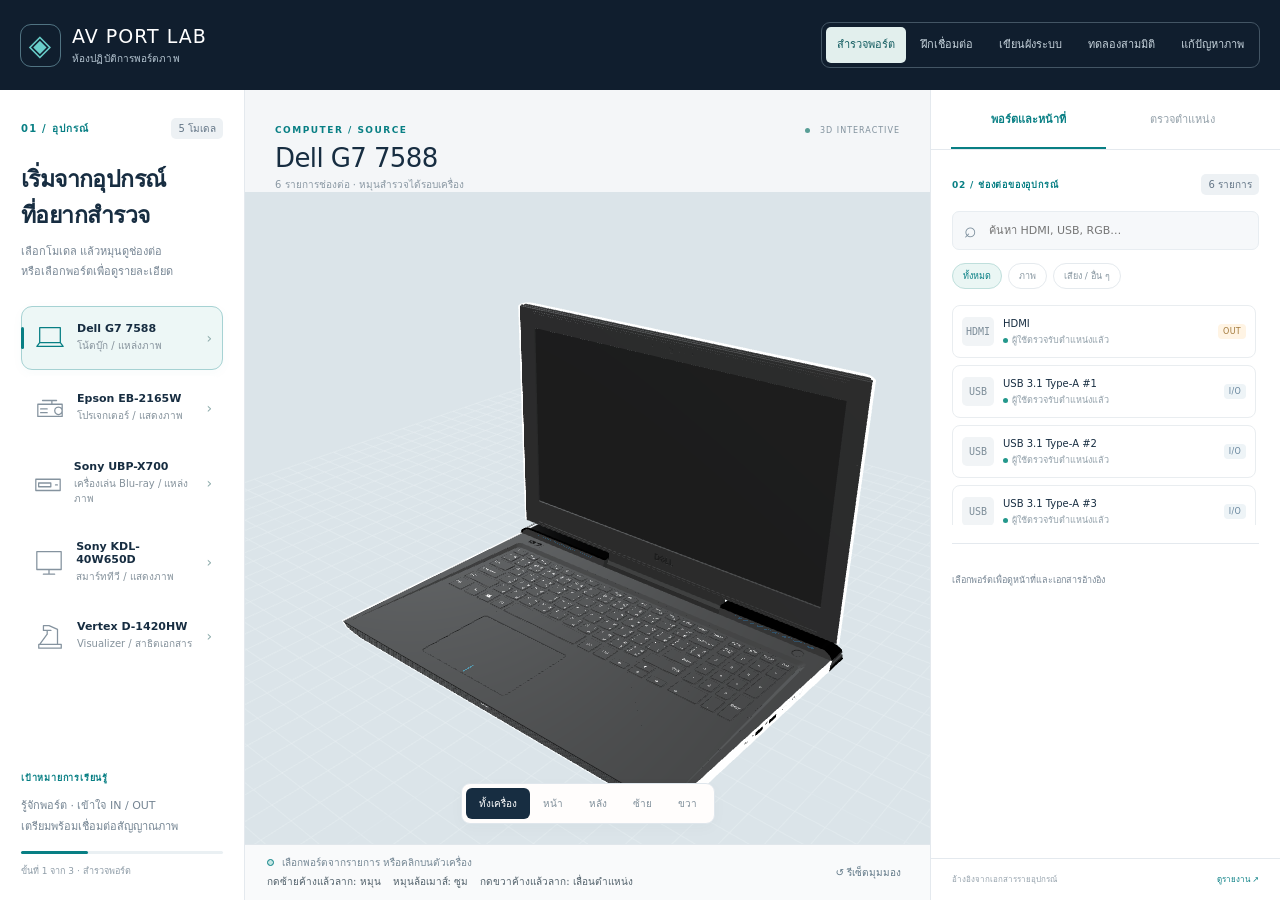
==== index.html @ 3f40480b "Unify all use-case navigation with the original segmented menu and shared active styles" ====
<!doctype html>
<html lang="th">
<head>
<meta charset="utf-8"><meta name="viewport" content="width=device-width,initial-scale=1">
<meta name="theme-color" content="#101e2e"><meta name="description" content="สำรวจพอร์ตบนโมเดล 3 มิติ และฝึกเชื่อมต่อระบบภาพ 18 โจทย์ พร้อมติดตามแหล่งภาพและผลจำลอง">
<title>AV Port Lab · ห้องปฏิบัติการพอร์ตภาพ</title>
<link rel="stylesheet" href="src/port-lab.css?v=20261025-ux">
<link rel="stylesheet" href="src/connection-table.css?v=20261025-ux">
<script defer src="vendor/three.min.js"></script><script defer src="vendor/OrbitControls.js"></script><script defer src="vendor/GLTFLoader.js"></script>
<script type="module" src="src/port-lab.mjs?v=20261027-nav"></script>
<link rel="stylesheet" href="src/workspace.css?v=20261025-ux2"><link rel="stylesheet" href="src/activity-nav.css?v=20261027-nav"></head>
<body>
<header class="topbar av-header"><a class="brand" href="index.html"><span class="brand-icon" aria-hidden="true">◈</span><span>AV <b>PORT LAB</b><small>ห้องปฏิบัติการพอร์ตภาพ</small></span></a><div class="course">การใช้และบำรุงรักษาเครื่องมือทางเทคโนโลยีการศึกษา<span>เทคโนโลยีและสื่อสารการศึกษา</span></div><nav class="mode-switch" aria-label="โหมดการเรียนรู้"><button type="button" id="mode-explore" aria-current="page" aria-pressed="true">สำรวจพอร์ต</button><button type="button" id="mode-connect" aria-pressed="false">ฝึกเชื่อมต่อ</button><a class="diagram-nav" href="diagram.html">เขียนผังระบบ</a><a class="diagram-nav" href="lab3d.html">ทดลองสามมิติ</a><a class="diagram-nav" href="troubleshoot.html">แก้ปัญหาภาพ</a></nav></header>
<main class="workspace">
<aside class="library"><div class="section-title"><span>01 / อุปกรณ์</span><span class="count">5 โมเดล</span></div><h1>เริ่มจากอุปกรณ์<br>ที่อยากสำรวจ</h1><p class="muted intro">เลือกโมเดล แล้วหมุนดูช่องต่อ<br>หรือเลือกพอร์ตเพื่อดูรายละเอียด</p><nav id="devices" aria-label="เลือกอุปกรณ์"></nav><div class="library-foot"><span class="tiny-title">เป้าหมายการเรียนรู้</span><p>รู้จักพอร์ต · เข้าใจ IN / OUT<br>เตรียมพร้อมเชื่อมต่อสัญญาณภาพ</p><div class="progress-track"><span></span></div><small>ขั้นที่ 1 จาก 3 · สำรวจพอร์ต</small></div></aside>
<section class="stage" aria-label="พื้นที่โมเดลสามมิติ"><div class="stage-head"><div><span id="device-category" class="eyebrow">COMPUTER / SOURCE</span><h2 id="device-title">Dell G7 7588</h2><p id="stage-meta">กำลังเตรียมโมเดล…</p></div><span class="live-label"><i></i> 3D INTERACTIVE</span></div><div id="viewport" tabindex="0" aria-describedby="viewport-hint" aria-label="โมเดล 3 มิติ ลากเพื่อหมุน ใช้ปุ่มมุมมองหรือเลือกชื่อพอร์ตเพื่อสำรวจ"><canvas id="scene" aria-label="ภาพโมเดลสามมิติ"></canvas><div id="loader" role="status"><div class="spinner"></div><strong id="load-message">กำลังโหลดโมเดล</strong><span>เตรียมพื้นที่สำรวจของคุณ</span><button id="retry" hidden>ลองโหลดอีกครั้ง</button></div><div class="view-buttons" aria-label="มุมมองโมเดล"><button data-view="overview" title="ดูทั้งเครื่อง" class="active">ทั้งเครื่อง</button><button data-view="front">หน้า</button><button data-view="back">หลัง</button><button data-view="left">ซ้าย</button><button data-view="right">ขวา</button></div></div><div class="stage-bottom"><div class="stage-status"><div><span class="legend-dot"></span> <span id="selection-label">เลือกพอร์ตจากรายการ หรือคลิกบนตัวเครื่อง</span></div><div class="mouse-help" id="viewport-hint" aria-label="วิธีควบคุมโมเดลด้วยเมาส์"><span>กดซ้ายค้างแล้วลาก: หมุน</span><span>หมุนล้อเมาส์: ซูม</span><span>กดขวาค้างแล้วลาก: เลื่อนตำแหน่ง</span></div></div><button id="reset-view" class="text-button">↺ รีเซ็ตมุมมอง</button></div><div class="review-banner" id="review-banner" hidden><span>โหมดปรับเทียบ: เลือกชื่อพอร์ต แล้วคลิกผิวหน้าช่องต่อบนโมเดล</span><button id="save-point" disabled>ใช้จุดที่คลิก</button></div></section>
<section id="lesson-visual" class="system-table" aria-label="โต๊ะทดลองเชื่อมต่อภาพ" hidden></section>
<aside class="inspector"><div id="lesson-pane" hidden></div><div class="inspector-tabs"><button class="tab active" data-tab="ports">พอร์ตและหน้าที่</button><button class="tab" data-tab="review">ตรวจตำแหน่ง</button></div><div id="port-pane"><div class="ports-heading"><span class="tiny-title">02 / ช่องต่อของอุปกรณ์</span><span id="port-count" class="count"></span></div><label class="search"><span aria-hidden="true">⌕</span><input id="port-search" type="search" placeholder="ค้นหา HDMI, USB, RGB…" aria-label="ค้นหาพอร์ต"></label><div class="filters" aria-label="กรองพอร์ต"><button data-filter="all" class="active">ทั้งหมด</button><button data-filter="video">ภาพ</button><button data-filter="other">เสียง / อื่น ๆ</button></div><div id="ports" class="ports" aria-label="รายการพอร์ต"></div><div id="detail" class="detail" aria-live="polite"><div class="empty-detail"><span>↖</span><p>เลือกพอร์ตเพื่อดูหน้าที่<br>ทิศทางสัญญาณ และเอกสารอ้างอิง</p></div></div></div><div id="review-pane" hidden><div class="review-intro"><span class="tiny-title">สำหรับอาจารย์ / ผู้ตรวจ</span><h3>ตำแหน่งถูกต้อง<br>ก่อนนำไปฝึก</h3><p>เลือกชื่อพอร์ตจากแท็บแรก แล้วคลิกผิวหน้าของช่องต่อนั้นเพื่อปรับจุดเสียบสาย</p></div><label class="switch-row"><input type="checkbox" id="calibration-mode"> เปิดโหมดปรับเทียบตำแหน่ง</label><div id="review-current" class="review-card">ยังไม่ได้เลือกพอร์ต</div><button id="approve" class="primary" disabled>ยืนยันตำแหน่งที่เลือก</button><button id="discard-local" class="outline" disabled>คืนค่าตำแหน่งเดิมของพอร์ตนี้</button><div class="review-status" id="review-summary"></div><div class="transfer"><button id="export" class="outline">↓ ส่งออกผลตรวจ JSON</button><label class="import-button">↑ นำเข้าผลตรวจ<input id="import" type="file" accept=".json,application/json"></label></div><p class="muted small">ผลปรับเทียบเก็บในเบราว์เซอร์นี้ ส่งออกไฟล์เพื่อส่งต่อได้ การกดยืนยันตำแหน่งไม่เปลี่ยนสเปกพอร์ตหรือให้คะแนนผู้เรียน</p></div><footer class="inspector-foot"><span>อ้างอิงจากเอกสารรายอุปกรณ์</span><a href="docs/PORT_AUDIT_TH.md" target="_blank" rel="noopener">ดูรายงาน ↗</a></footer></aside>
</main>
<div id="toast" role="status" aria-live="polite"></div>
<noscript><p class="fatal">กรุณาเปิด JavaScript เพื่อใช้โมเดลสามมิติ</p></noscript>
</body></html>
---- src/port-lab.css ----
:root{--navy:#101e2e;--ink:#172d41;--muted:#778694;--teal:#087f84;--line:#e4e9ee;--bg:#f5f7f9;--gold:#b57822;--sans:"Noto Sans Thai","Leelawadee UI",Tahoma,system-ui,sans-serif}*{box-sizing:border-box}body{margin:0;color:var(--ink);font-family:var(--sans);font-size:14px;background:var(--bg)}button,input{font:inherit}button,a,input{touch-action:manipulation}button{cursor:pointer}button:disabled{cursor:not-allowed;opacity:.45}button:focus-visible,a:focus-visible,input:focus-visible,#viewport:focus-visible{outline:3px solid #e4ae4b;outline-offset:3px}a{color:var(--teal)}button{border:0}button[hidden],[hidden]{display:none!important}.topbar{height:90px;background:var(--navy);color:#fff;display:flex;align-items:center;padding:0 30px;gap:38px}.brand{display:flex;gap:11px;text-decoration:none;color:#fff;font-size:19px;font-family:system-ui,sans-serif;letter-spacing:1px;align-items:center}.brand b{font-weight:500}.brand small{display:block;font-size:10px;font-family:var(--sans);letter-spacing:.1px;color:#b6c6d2;margin-top:4px}.brand-icon{border:1px solid #507382;width:41px;height:43px;display:grid;place-items:center;font-size:29px;color:#69cfcb;border-radius:11px}.course{border-left:1px solid #354354;padding-left:30px;color:#e5ebef;font-size:12px;line-height:1.8}.course span{display:block;color:#8399aa;font-size:11px}.phase{margin-left:auto;border:1px solid #3b535d;border-radius:25px;padding:8px 13px;white-space:nowrap;font-size:11px;color:#bfd5d7}.phase i,.live-label i{display:inline-block;width:6px;height:6px;border-radius:100%;background:#53c6ba;margin-right:6px}.workspace{display:grid;grid-template-columns:245px minmax(340px,1fr) 350px;height:calc(100dvh - 90px);min-height:650px}.library{padding:28px 21px 22px;border-right:1px solid var(--line);display:flex;flex-direction:column;background:#fff;overflow:auto}.section-title,.ports-heading{display:flex;align-items:center;justify-content:space-between;gap:6px}.section-title>span:first-child,.tiny-title,.eyebrow{font-size:10px;font-weight:600;letter-spacing:1.2px;color:var(--teal)}.count{font-size:10px;background:#edf1f4;border-radius:5px;padding:3px 7px;color:#647687;white-space:nowrap}h1{font-size:23px;line-height:1.55;letter-spacing:-.6px;margin:23px 0 9px;font-weight:600}.muted{color:var(--muted);line-height:1.8}.intro{font-size:11px;margin:0 0 24px}.device{background:white;border:1px solid transparent;width:100%;display:flex;text-align:left;align-items:center;gap:10px;padding:13px 10px;margin:0 0 6px;border-radius:11px;color:var(--ink);position:relative}.device:hover{background:#f5f8fa}.device.active{border-color:#a6d2d3;background:#edf7f6;box-shadow:0 3px 12px #087f8408}.device.active:before{position:absolute;content:"";width:3px;height:22px;background:var(--teal);left:-1px;border-radius:3px}.device .device-icon{width:35px;height:36px;display:grid;place-items:center;color:#85939f}.device.active .device-icon{color:var(--teal)}.device svg{width:30px;height:30px}.device strong{display:block;font-size:11px;font-weight:600}.device small{font-size:10px;color:#85929c;display:block;margin-top:3px}.device .arrow{margin-left:auto;color:#8eacac;font-size:14px}.library-foot{margin-top:auto;padding-top:25px}.library-foot p{font-size:11px;line-height:1.9;color:#758593}.library-foot small{font-size:9px;color:#8e9ca7}.progress-track{height:3px;background:#eaf0f3;border-radius:4px;margin:13px 0 7px}.progress-track span{height:100%;width:33.33%;background:var(--teal);display:block;border-radius:4px}.stage{display:flex;flex-direction:column;min-width:0;position:relative;background:#f4f6f8;overflow:hidden}.stage-head{display:flex;justify-content:space-between;padding:30px 30px 0;align-items:start;gap:10px;position:relative;z-index:1;pointer-events:none}.eyebrow{font-family:system-ui,sans-serif;font-size:9px;letter-spacing:1.5px}.stage h2{font-size:26px;font-weight:500;letter-spacing:-.6px;margin:7px 0 4px}.stage-head p{font-size:10px;color:#8b99a4;margin:0}.live-label{color:#81919d;font-size:8px;letter-spacing:1px;font-family:system-ui,sans-serif;padding-top:6px;white-space:nowrap}.live-label i{width:5px;height:5px;background:#589e96}#viewport{position:relative;flex:1;min-height:340px;overflow:hidden;background:radial-gradient(ellipse at 52% 48%,#ffffff 0%,#f0f3f6 65%,#e9eef2 100%)}#scene{display:block;width:100%;height:100%;touch-action:none}.view-buttons{display:flex;position:absolute;bottom:20px;left:50%;transform:translateX(-50%);background:#fffdfc;border:1px solid #dfe6ec;border-radius:9px;padding:4px;box-shadow:0 4px 15px #233a4c07;white-space:nowrap}.view-buttons button{font-size:10px;padding:8px 13px;color:#81909b;border-radius:6px;background:transparent}.view-buttons button.active{background:var(--ink);color:white}.stage-bottom{min-height:51px;display:flex;justify-content:space-between;gap:12px;align-items:center;padding:10px 22px;border-top:1px solid #e0e6eb;background:#f9fafb;font-size:10px;color:#768895}.legend-dot{width:7px;height:7px;display:inline-block;border:1px solid var(--teal);background:#c4e6e3;border-radius:100%;margin-right:5px}.text-button{font-size:10px;color:#617887;background:none;white-space:nowrap;padding:7px}.review-banner{background:#fff4dc;border-top:1px solid #ecd7ad;padding:10px 18px;display:flex;align-items:center;gap:8px;justify-content:space-between;font-size:10px;color:#90601e}.review-banner button{border-radius:6px;color:white;background:#9e6a21;padding:7px 11px;white-space:nowrap}#loader{position:absolute;inset:0;display:flex;flex-direction:column;align-items:center;justify-content:center;gap:12px;background:#f3f6f9ed;z-index:5}#loader strong{font-size:12px;font-weight:500}#loader span{font-size:10px;color:#7b8e9d}#retry{background:var(--teal);color:white;padding:10px 18px;border-radius:7px}.spinner{width:30px;height:30px;border-radius:100%;border:2px solid #cce1e3;border-top-color:var(--teal);animation:spin 1s linear infinite}@keyframes spin{to{transform:rotate(360deg)}}.inspector{background:white;border-left:1px solid var(--line);display:flex;flex-direction:column;min-width:0;overflow:auto}.inspector-tabs{display:flex;border-bottom:1px solid var(--line);padding:0 20px;min-height:60px;flex-shrink:0}.tab{background:none;flex:1;font-size:11px;color:#94a1aa;border-bottom:2px solid transparent}.tab.active{color:var(--teal);border-bottom-color:var(--teal);font-weight:600}#port-pane,#review-pane{padding:24px 21px 0}.ports-heading{margin-bottom:16px}.tiny-title{font-size:9px;letter-spacing:.8px}.search{display:flex;align-items:center;gap:10px;background:#f6f8fa;border:1px solid #e8edf1;border-radius:7px;padding:8px 11px;color:#7a8d9b}.search span{font-size:21px;line-height:1}.search input{border:0;background:transparent;outline:0!important;min-width:0;width:100%;font-size:11px;color:var(--ink)}.filters{display:flex;gap:6px;padding:13px 0 16px}.filters button{font-size:9px;background:#fff;border:1px solid #e5eaee;border-radius:20px;padding:5px 10px;color:#8796a0}.filters button.active{background:#eaf6f4;color:var(--teal);border-color:#bfdfdc}.ports{max-height:220px;overflow:auto;scrollbar-width:thin;padding-right:3px}.port{width:100%;padding:10px 9px;border:1px solid #e9edf0;border-radius:8px;background:#fff;display:flex;gap:9px;align-items:center;text-align:left;margin-bottom:7px;color:var(--ink)}.port:hover{background:#f6f9fa}.port.active{background:#f0f8f7;border-color:#9bcecb}.port-symbol{border-radius:5px;background:#f1f4f6;color:#7d8d99;font-size:10px;font-family:monospace;display:grid;place-items:center;min-width:32px;height:29px}.port.active .port-symbol{background:#def0ed;color:var(--teal)}.port-title{font-size:10px;font-weight:500;display:block;line-height:1.5}.port-subtitle{font-size:9px;color:#92a0aa;margin-top:2px;display:block}.port-direction{margin-left:auto;font-size:8px;letter-spacing:.3px;border-radius:4px;padding:3px 5px;background:#eef4f7;color:#65849c;white-space:nowrap}.port-direction.out{background:#fff4e4;color:#a37a3c}.mapping-dot{display:inline-block;width:5px;height:5px;border-radius:100%;background:#b6c0c7;margin-right:4px}.mapping-dot.candidate{background:#d5a048}.mapping-dot.reviewed{background:#24988c}.detail{margin-top:18px;border-top:1px solid var(--line);padding-top:19px}.detail-top{display:flex;align-items:center;justify-content:space-between;gap:8px}.detail h3{font-size:16px;line-height:1.6;margin:7px 0 12px;font-weight:600;overflow-wrap:anywhere}.badge{font-size:8px;padding:4px 6px;background:#e9f5ef;color:#387f66;border-radius:4px;display:inline-block}.badge.amber{background:#fff2df;color:#a16d21}.badge.gray{background:#eef1f4;color:#82919c}.detail .info-row{display:flex;justify-content:space-between;gap:12px;font-size:10px;margin:10px 0;line-height:1.6}.info-row>span:first-child{color:#8a99a4}.info-row>span:last-child{text-align:right;max-width:65%}.detail-note{font-size:10px;line-height:1.9;color:#7b8b99;background:#f7f9fa;border-radius:7px;padding:10px 12px;margin:13px 0}.detail .source-link{display:block;font-size:10px;line-height:1.8;margin:7px 0;text-decoration:none}.source-link:hover{text-decoration:underline}.source-link small{color:#9aa6af;font-size:8px}.focus-button{width:100%;padding:9px 10px;border:1px solid #c1dad9;color:var(--teal);background:#f7fcfb;border-radius:7px;font-size:10px;margin-top:12px}.empty-detail{padding:14px 8px;text-align:center;color:#99a7b0}.empty-detail span{font-size:25px;color:#b5c7cf}.empty-detail p{font-size:11px;line-height:1.9}.inspector-foot{margin-top:auto;border-top:1px solid var(--line);padding:14px 21px;display:flex;justify-content:space-between;gap:8px;font-size:8px;color:#95a2ac}.inspector-foot a{text-decoration:none}.review-intro h3{font-size:22px;line-height:1.6;font-weight:500;margin:13px 0}.review-intro p{font-size:11px;color:#84949f;line-height:1.9}.switch-row{display:flex;align-items:center;gap:9px;font-size:11px;margin:24px 0 18px}.switch-row input{accent-color:var(--teal);width:17px;height:17px}.review-card{background:#f4f7f9;padding:14px;border-radius:8px;font-size:11px;line-height:1.9;overflow-wrap:anywhere;margin-bottom:16px}.primary,.outline,.import-button{display:block;width:100%;border-radius:7px;font-size:10px;padding:11px 10px;text-align:center;margin-bottom:9px}.primary{background:var(--teal);color:white}.outline,.import-button{background:white;border:1px solid #dce5e9;color:#597786}.import-button{cursor:pointer}.import-button input{display:none}.small{font-size:9px}.review-status{font-size:10px;margin:17px 0;color:#6f8593;line-height:1.8}.transfer{border-top:1px solid var(--line);padding-top:18px}#toast{position:fixed;bottom:24px;left:50%;transform:translate(-50%,20px);background:#132c3e;color:white;padding:12px 19px;border-radius:9px;box-shadow:0 6px 25px #132c3e25;opacity:0;pointer-events:none;transition:.2s;z-index:50;max-width:90vw;font-size:12px}#toast.show{opacity:1;transform:translate(-50%,0)}.fatal{position:fixed;top:100px;left:20%;right:20%;background:#fff0e4;padding:20px;color:#923;z-index:50}@media(min-width:1550px){.workspace{grid-template-columns:280px minmax(500px,1fr) 390px}.library{padding:35px 28px}.stage-head{padding:37px 40px 0}.ports{max-height:280px}.device{padding:17px 12px}.device strong{font-size:12px}}@media(max-width:1130px){.workspace{grid-template-columns:200px minmax(280px,1fr) 305px}.topbar{padding:0 20px;gap:22px}.course{font-size:10px;padding-left:20px}.library{padding:24px 14px}h1{font-size:21px}.stage-head{padding:25px 20px 0}.stage h2{font-size:22px}.live-label{display:none}#port-pane,#review-pane{padding:22px 16px 0}.view-buttons button{padding:8px 10px}.device strong{font-size:10px}}@media(max-width:850px){.topbar{height:74px}.course{display:none}.workspace{height:auto;min-height:calc(100dvh - 74px);grid-template-columns:1fr;grid-template-rows:auto 520px auto}.library{padding:15px 16px;border-right:0;border-bottom:1px solid var(--line);overflow:hidden}.library .section-title,.library h1,.intro,.library-foot{display:none}#devices{display:flex;gap:7px;overflow-x:auto}.device{min-width:155px;margin:0;gap:6px;padding:10px 7px}.device .device-icon{width:28px}.device svg{width:25px}.device .arrow{display:none}.device strong{font-size:9px}.device small{font-size:8px}.stage-head{padding-top:22px}.stage h2{font-size:24px}.inspector{border-left:0;border-top:1px solid var(--line)}.inspector-tabs{min-height:52px}#port-pane{display:grid;grid-template-columns:1fr 1fr;gap:0 24px}.ports-heading,.search,.filters{grid-column:1}.ports{grid-column:1;max-height:290px;grid-row:4/6}.detail{grid-column:2;grid-row:1/6;border-top:0;border-left:1px solid var(--line);margin:0;padding:0 0 20px 22px}.inspector-foot{margin-top:20px}.phase{font-size:9px;padding:7px 10px}.review-intro h3 br{display:none}}@media(max-width:520px){.topbar{padding:0 16px}.brand{font-size:16px}.brand-icon{width:34px;height:37px}.phase{font-size:8px}.workspace{grid-template-rows:auto 470px auto}.stage-head{padding:22px 20px 0}.stage-bottom{font-size:9px;padding:8px 14px}.stage-bottom .text-button{font-size:9px}.stage-head p{font-size:9px}#port-pane{display:block;padding:22px 18px 0}.ports{max-height:220px}.detail{border-left:0;border-top:1px solid var(--line);margin-top:18px;padding:18px 0}.detail h3{font-size:18px}.port-title{font-size:11px}.port-subtitle{font-size:10px}.review-banner{flex-wrap:wrap}.live-label{display:none}}@media(prefers-reduced-motion:reduce){*{animation-duration:.01ms!important;transition:none!important}}

/* Muted backgrounds separate each device silhouette from the viewing surface.
   Transparent WebGL and Canvas renderers both reveal these CSS backgrounds. */
#viewport[data-device="dell"]{background:#dbe4e9}
#viewport[data-device="epson"]{background:#71818b}
#viewport[data-device="bluray"]{background:#e2ddd4}
#viewport[data-device="tv"]{background:#dce3df}
#viewport[data-device="vertex"]{background:#77838c}

.stage-status{min-width:0;flex:1}
.mouse-help{display:flex;flex-wrap:wrap;gap:2px 12px;margin-top:4px;color:#52616b;font-size:10px;line-height:1.6}
.mouse-help span{white-space:nowrap}
.stage-bottom>.text-button{flex-shrink:0}

/* Use case 2: a compact connection workbench around the existing 3D viewer. */
.mode-switch{margin-left:auto;display:flex;gap:4px;border:1px solid #435564;border-radius:9px;padding:4px;white-space:nowrap}
.mode-switch button{background:transparent;color:#c6d3dc;border-radius:5px;font-size:11px;padding:8px 11px}
.mode-switch button[aria-pressed="true"]{background:#e2efed;color:#145d61}
#lesson-pane{padding:24px 21px 16px}.lesson-heading h3{font-size:23px;margin:8px 0 3px;font-weight:500}.lesson-heading p,.lesson-tip{font-size:11px;color:#6e818e;line-height:1.8;margin:5px 0 12px}
.lesson-progress{display:flex;gap:7px;list-style:none;padding:0;margin:18px 0;counter-reset:steps}.lesson-progress li{counter-increment:steps;flex:1;font-size:10px;color:#7a8995;border-top:3px solid #dce5e9;padding-top:7px}.lesson-progress li:before{content:counter(steps) ". ";}.lesson-progress li.done{color:#087f84;border-color:#087f84}
.lesson-section{border-top:1px solid #e4e9ee;padding:15px 0}.lesson-section h4{font-size:13px;font-weight:600;margin:0 0 10px}.endpoint{margin-top:12px}.endpoint>div{display:flex;justify-content:space-between;align-items:center}.endpoint label,.lesson-input{font-size:11px;font-weight:500}.endpoint button{font-size:10px;color:#087f84;background:none;padding:4px 0 4px 10px}.endpoint select,.lesson-input select{width:100%;font:inherit;font-size:11px;border:1px solid #cdd9df;border-radius:6px;background:#fff;color:#243b4b;padding:10px 8px;margin-top:5px;min-width:0}.lesson-input{display:block;margin:12px 0}
.cable-choices{margin:0;padding:0;border:0;min-width:0}.cable-choice{display:flex;align-items:center;gap:9px;border:1px solid #e2e8ec;border-radius:7px;padding:9px;margin:0 0 7px;cursor:pointer}.cable-choice:has(input:checked){background:#edf7f5;border-color:#94c6c3}.cable-choice input,.lesson-switch input{accent-color:#087f84}.cable-choice strong{display:block;font-size:11px;font-weight:500}.cable-choice small{font-size:9px;line-height:1.6;display:block;color:#758693;margin-top:2px}.lesson-actions{display:flex;gap:8px}.lesson-actions button{flex:1}.lesson-switch{display:flex;align-items:center;gap:8px;font-size:11px;margin:12px 0}.lesson-feedback{padding:13px;border:1px solid #dfcb9c;border-radius:8px;background:#fcf6e9;color:#725727;font-size:11px;line-height:1.8}.lesson-feedback strong{display:block;font-size:12px}.lesson-feedback p{margin:6px 0 0}.lesson-feedback.ready,.lesson-feedback.compatible{color:#185e58;border-color:#aed2c9;background:#edf7f2}.lesson-feedback.indeterminate{background:#f0f4f8;color:#466279;border-color:#bfceda}.lesson-reset{display:block;margin:15px auto;color:#647b88;background:none;font-size:11px}.lesson-assumption{font-size:10px;line-height:1.9;color:#6f808d;border-top:1px solid #e4e9ee;padding-top:12px}.lesson-assumption summary{cursor:pointer;color:#496c7e}.lesson-assumption p{margin:9px 0}.sr-only{position:absolute;width:1px;height:1px;overflow:hidden;clip-path:inset(50%);white-space:nowrap}
.lesson-visual{padding:15px 22px 13px;flex-shrink:0}.signal-diagram{display:grid;grid-template-columns:minmax(0,1fr) 100px minmax(0,1fr);align-items:center;gap:7px}.signal-device{border:1px solid #dce4e8;border-radius:7px;background:#fff;padding:9px 11px;min-width:0}.signal-device b{font-size:11px;font-weight:500;display:block}.signal-device span{font-size:9px;display:block;color:#607785;margin-top:4px;line-height:1.5;overflow-wrap:anywhere}.signal-link{text-align:center;color:#82939f}.signal-link span{font-size:9px;display:block}.signal-link i{display:block;font-style:normal;font-size:27px;line-height:1}.signal-diagram[data-connected="true"] .signal-link{color:#087f84}.lesson-screen{margin-top:9px;display:flex;align-items:center;gap:10px;border:1px solid #d5dfe4;background:#e9eef1;color:#536b7c;padding:10px 12px;border-radius:7px;min-height:55px}.lesson-screen strong{font-size:11px;display:block;font-weight:500}.lesson-screen span{font-size:9px;display:block;margin-top:3px}.lesson-screen small{font-size:9px;margin-left:auto;white-space:nowrap}.screen-test-pattern{width:39px;height:29px;background:#617b8b;border:3px solid #fff;border-radius:3px;flex-shrink:0}.lesson-screen[data-visible="true"]{background:#e6f2ed;border-color:#a6cabc;color:#245e50}.lesson-screen[data-visible="true"] .screen-test-pattern{background:linear-gradient(90deg,#cdd3ba 0 25%,#81a69c 25% 50%,#8198ac 50% 75%,#ab8e9d 75%)}
.practice-mode .stage{min-height:700px}.practice-mode #viewport{min-height:340px}.practice-mode .library-foot .progress-track span{width:66.66%}
@media(max-width:1130px){.mode-switch button{font-size:10px;padding:8px}.lesson-visual{padding:12px 16px}.signal-diagram{grid-template-columns:minmax(0,1fr) 65px minmax(0,1fr)}#lesson-pane{padding:22px 16px 16px}.signal-device{padding:8px}.signal-device b{font-size:10px}}
@media(max-width:850px){.practice-mode .workspace{grid-template-rows:auto 720px auto}.practice-mode .stage{min-height:0}.lesson-visual{padding:12px 20px}.signal-diagram{grid-template-columns:minmax(0,1fr) 100px minmax(0,1fr)}#lesson-pane{max-width:620px;width:100%;margin:0 auto;padding:24px 20px}.topbar{gap:14px}}
@media(max-width:520px){.mode-switch button{font-size:10px;padding:8px}.topbar{gap:10px}.brand{font-size:13px}.brand-icon{display:none}.brand small{font-size:8px}.signal-diagram{grid-template-columns:minmax(0,1fr) 65px minmax(0,1fr)}.lesson-visual{padding:10px 14px}.signal-device b{font-size:9px}.lesson-screen small{display:none}.lesson-screen strong{font-size:10px}.lesson-screen span{font-size:9px}}

/* Scenario selection and per-segment wiring for the reviewed 18-task set. */
.scenario-label{display:block;font-size:11px;margin:11px 0 5px}.scenario-select{width:100%;min-width:0;padding:10px 8px;border:1px solid #cdd9df;border-radius:6px;font:inherit;font-size:11px;background:#fff;color:#243b4b}.scenario-progress{font-size:10px;color:#58727f;margin-top:7px}.lesson-heading #scenario-title{font-size:17px;line-height:1.65;margin-top:13px}
.segment-list{display:flex;flex-direction:column;gap:6px}.segment-choice{font-size:11px;line-height:1.6;padding:9px 10px;border:1px solid #dce5e9;background:#fff;border-radius:6px;text-align:left;color:#476271}.segment-choice[aria-pressed="true"]{border-color:#8cbbb7;background:#edf7f4;color:#175d5b}.scenario-actions{margin:15px 0}.scenario-actions button{font-size:10px}.lesson-target{display:flex;justify-content:space-between;align-items:center;gap:8px;flex-wrap:wrap;margin-bottom:9px;color:#375f6a}.lesson-target strong{font-size:11px;font-weight:500}.lesson-target span{font-size:9px;color:#657e88}.multi-signal-diagram{display:flex;flex-direction:column;gap:5px}.signal-row{display:grid;grid-template-columns:minmax(0,1fr) 72px minmax(0,1fr);gap:7px;align-items:center}.signal-row .signal-device{padding:6px 9px}.signal-row .signal-device b{font-size:10px}.signal-row .signal-device span{font-size:9px;margin-top:2px;line-height:1.35}.signal-row .signal-link i{font-size:22px}.signal-row[data-connected="true"] .signal-link{color:#087f84}.lesson-screen[data-visible="true"][data-correct="false"]{background:#fcf3e4;border-color:#d6ba85;color:#765b2b}.lesson-feedback.wrong_source{background:#fcf3e4;border-color:#d6ba85;color:#765b2b}
.practice-mode .workspace{height:max(800px,calc(100dvh - 90px))}.practice-mode .stage{min-height:0}
@media(max-width:850px){.practice-mode .workspace{height:auto;grid-template-rows:auto 820px auto}.lesson-heading #scenario-title{font-size:18px}}
@media(max-width:520px){.signal-row{grid-template-columns:minmax(0,1fr) 48px minmax(0,1fr);gap:5px}.signal-row .signal-device{padding:6px}.signal-row .signal-device b{font-size:9px}.signal-row .signal-device span{font-size:9px}.lesson-target strong{font-size:10px}.lesson-target span{font-size:9px}.lesson-screen span{overflow-wrap:anywhere}}

/* Five activity links wrap as a group on smaller screens. */
@media(max-width:1000px){.topbar{height:auto;min-height:90px;flex-wrap:wrap;padding-top:14px;padding-bottom:14px;gap:12px}.mode-switch{flex-wrap:wrap;max-width:100%}.mode-switch a,.mode-switch button{white-space:nowrap}}
@media(max-width:1500px){.topbar .course{display:none}}
---- src/connection-table.css ----
/* The connection workbench. The original port explorer keeps its own layout. */
.practice-mode .workspace{grid-template-columns:minmax(0,1fr) 360px;grid-template-rows:minmax(0,1fr);height:calc(100dvh - 90px);min-height:720px}
.practice-mode .library,.practice-mode .workspace>.stage{display:none}.practice-mode .inspector{overflow:auto;scrollbar-width:thin}.practice-mode .inspector-foot{display:none}
.system-table{display:flex;flex-direction:column;min-width:0;overflow:auto;background:#f3f6f7;padding:25px 30px 0}
.table-toolbar{display:flex;align-items:flex-start;justify-content:space-between;gap:20px}.table-toolbar h2{font-size:23px;font-weight:650;line-height:1.5;letter-spacing:-.5px;margin:6px 0 5px}.table-toolbar p{font-size:12px;color:#657b87;margin:0 0 18px;line-height:1.7}
.quiet-button{border:1px solid #cfdbdf;border-radius:9px;background:#fff;color:#355b6a;padding:10px 14px;font-size:12px;line-height:1.5;white-space:nowrap;min-height:42px}.quiet-button:hover{background:#edf5f4;border-color:#8eb9b9}.full-width{width:100%;margin-bottom:9px}.table-toolbar .quiet-button{margin-top:13px}
.mission-strip{display:flex;justify-content:space-between;align-items:center;gap:12px;background:#fff;border:1px solid #dde7e8;border-left:4px solid #147f80;border-radius:10px;padding:12px 18px;box-shadow:0 3px 10px #283f4903}.mission-label{display:block;color:#6a818b;font-size:10px;margin-bottom:4px}.mission-strip strong{font-size:15px;font-weight:600;color:#214f5d}.mission-strip #source-coverage{font-size:11px;color:#50747a;line-height:1.8;text-align:right}
.board-heading{display:flex;align-items:center;justify-content:space-between;gap:10px;margin:19px 0 0;font-size:11px;color:#69818c}.board-heading strong{font-weight:500}.board-heading>span{white-space:nowrap}
.connection-board{position:relative;flex:1;min-height:440px;margin-top:7px;background-image:radial-gradient(#d9e2e5 .8px,transparent .8px);background-size:18px 18px;border-radius:15px;isolation:isolate}
#system-wires{position:absolute;width:100%;height:100%;inset:0;overflow:visible;pointer-events:none;z-index:0}.system-wire{fill:none;stroke:#bccbd1;stroke-width:2.1;stroke-dasharray:5 5;vector-effect:non-scaling-stroke}.system-wire.is-connected{stroke:#8c9fa9;stroke-width:3;stroke-dasharray:none}.system-wire.is-live{stroke:#0b8883;stroke-width:4}.system-wire.is-wrong,.system-wire.has-issue{stroke:#ac7b31;stroke-width:4}
.board-device{position:absolute;transform:translate(-50%,-50%);width:19%;max-width:195px;min-height:164px;padding:11px 10px 8px;border:1px solid #cfdce0;border-radius:14px;background:#fff;color:#243e50;box-shadow:0 5px 15px #26415107;text-align:center;z-index:2;transition:border-color .15s,box-shadow .15s}.board-device:hover{border-color:#80aaa9;box-shadow:0 7px 20px #26415110}.board-device.involved{border-color:#aac9c8}.board-device[aria-pressed="true"]{border:2px solid #3e8e8c;box-shadow:0 0 0 4px #0e87820b}.board-device.issue{border:2px solid #b78841}.device-role{display:block;color:#82939a;font-size:9px;white-space:nowrap}.device-art{height:75px;display:block;margin:3px auto}.device-art svg{width:100%;height:100%;max-width:140px}.board-device>strong{font-size:14px;display:block;font-weight:650}.node-state{display:block;font-size:10px;color:#7d8991;margin:5px 0 3px}.node-state[data-on="true"]{color:#237b6d}.node-port-state{font-size:10px;display:block;color:#596e7c;line-height:1.6;overflow-wrap:anywhere;min-height:16px}.node-selection{display:block;color:#758d94;font-size:9px;margin:8px -10px -8px;padding:6px 3px;border-top:1px solid #edf1f2;border-radius:0 0 12px 12px;background:#f9fbfb;min-height:26px}.board-device[aria-pressed="true"] .node-selection{color:#196e6a;background:#edf7f5}.board-device.issue .node-selection{color:#926320;background:#fcf5e8}
.wire-label{position:absolute;transform:translate(-50%,-50%);padding:5px 8px;background:#f3f6f7ed;border:1px solid transparent;border-radius:7px;max-width:21%;z-index:3;color:#728895;line-height:1.4;text-align:center;min-height:36px}.wire-label strong{font-size:10px;font-weight:500;display:block}.wire-label small{font-size:9px;display:block;overflow-wrap:anywhere;margin-top:3px;color:#617c87}.wire-label.is-selected{border-color:#a9c9c6;background:#eff8f5;color:#216d68}.wire-label.is-live{color:#0b756f}.wire-label.has-issue{border-color:#c39a5a;color:#986b29;background:#fff8eb}
.board-legend{display:flex;align-items:center;gap:17px;flex-wrap:wrap;padding:9px 0 16px;color:#72838d;font-size:10px}.board-legend>span{display:flex;align-items:center;gap:5px}.legend-wire{display:inline-block;width:21px;border-top:2px solid #98aab4}.legend-wire.live{border-color:#0b8883;border-top-width:3px}.legend-wire.pending{border-top-style:dashed;border-color:#bdcbd0}.simulation-note{margin-left:auto;font-size:9px}
.table-steps{display:flex;border-top:1px solid #dbe4e7;padding:15px 0 17px;gap:8px}.table-steps button{flex:1;display:grid;grid-template-columns:29px 1fr;column-gap:8px;align-items:center;text-align:left;color:#718491;padding:9px 12px;border:1px solid transparent;border-radius:10px;background:transparent;min-height:57px}.table-steps button:hover{background:#e9eff0}.table-steps button>span{grid-row:1/3;border:1px solid #c4d1d5;border-radius:50%;height:27px;width:27px;text-align:center;line-height:27px;font-size:12px}.table-steps b{font-size:12px;font-weight:550}.table-steps small{font-size:9px;margin-top:3px}.table-steps [aria-current="step"]{color:#176b68;background:#e1f0ed;border-color:#a5c9c4}.table-steps [aria-current="step"]>span{background:#167e7a;color:#fff;border-color:#167e7a}
.practice-mode #lesson-pane{padding:27px 24px 20px;max-width:none;margin:0;width:100%}.work-panel-head{margin-bottom:23px}.work-panel-head h2{font-size:24px;font-weight:650;letter-spacing:-.5px;margin:6px 0}.work-panel-head p{font-size:12px;color:#6c818e;line-height:1.8;margin:0}.field-label{display:block;font-size:11px;color:#526f7c;margin:0 0 6px}
#lesson-pane select{font:inherit;font-size:12px;line-height:1.6;border:1px solid #cbd8de;border-radius:8px;color:#254857;background:#fff;width:100%;max-width:100%;min-height:44px;padding:9px 8px}#lesson-pane select:focus-visible,dialog select:focus-visible{outline:3px solid #deb26b;outline-offset:2px}
#segment-select{margin-bottom:20px;background:#f5f8f9!important}.practice-mode .endpoint{padding:12px 11px;border:1px solid #dde6e9;border-radius:10px;margin:0 0 9px;background:#fff}.endpoint.selected-field{background:#f5faf8;border-color:#a6c9c3}.practice-mode .endpoint>div{display:flex;align-items:center;justify-content:space-between;gap:8px;margin-bottom:8px}.practice-mode .endpoint label{font-size:11px;font-weight:600;color:#3e6372}.model-link{background:none;padding:3px 0;color:#447e80;font-size:10px;text-align:right}.model-link:hover{text-decoration:underline}.endpoint>small{display:block;margin:7px 0 0;color:#748893;font-size:10px}.text-toggle{color:#557481;background:transparent;font-size:11px;padding:8px 0;min-height:38px}.text-toggle:hover{color:#087f84;text-decoration:underline}
.table-cables{border:0;padding:0;margin:12px 0 17px;min-width:0}.table-cables legend{font-size:12px;color:#3e5f70;font-weight:600;margin-bottom:9px}.table-cables label{display:flex;align-items:center;gap:10px;margin:0 0 7px;padding:10px 11px;min-height:49px;border:1px solid #dce5e9;border-radius:8px;cursor:pointer;font-size:12px}.table-cables label:has(input:checked){background:#eff8f6;border-color:#83b8b2}.table-cables input,.device-setting-card input{accent-color:#087f84;width:17px;height:17px;flex-shrink:0}.table-cables small{display:block;font-size:9px;color:#748893;line-height:1.6;margin-top:3px}
.practice-mode #lesson-pane .primary,dialog .primary{min-height:44px;font-size:12px;padding:12px 13px;border-radius:9px;line-height:1.5}.practice-mode #lesson-pane .primary:hover:not(:disabled),dialog .primary:hover:not(:disabled){background:#086d73}
.settings-tabs{display:flex;flex-wrap:wrap;gap:6px;margin-bottom:18px}.settings-tabs button{padding:8px 10px;background:#f5f7f8;color:#607784;border:1px solid #dce4e8;font-size:11px;border-radius:8px;min-height:39px}.settings-tabs [aria-pressed="true"]{color:#176b69;background:#eaf5f1;border-color:#96beb9}.device-setting-card{padding:17px;border:1px solid #d7e3e7;border-radius:12px;background:#f9fbfb;margin-bottom:18px}.device-setting-card h3{font-size:16px;margin:0 0 19px;font-weight:600}.device-setting-card>label{display:block;color:#355b6a;font-size:12px;line-height:1.8;margin:19px 0 8px}.device-setting-card .power-setting,.device-setting-card .output-setting{display:flex;gap:9px;align-items:center;margin:16px 0}.setting-note{font-size:11px;color:#7a8d97;line-height:1.8;margin:10px 0 0}
#phase-action{margin-top:15px}#phase-action .quiet-button{margin-bottom:10px}.work-panel-foot{display:flex;justify-content:space-between;gap:8px;border-top:1px solid #e2e9ec;margin-top:23px;padding-top:9px}.work-panel-foot .text-toggle{font-size:10px;text-align:left}.lesson-assumption{margin-top:8px;font-size:10px}.lesson-assumption summary{min-height:33px;padding:5px 0}.practice-mode .lesson-feedback{margin:15px 0 9px;font-size:12px;line-height:1.8}.practice-mode .lesson-feedback strong{font-size:13px}.feedback-why{font-size:11px;color:#617a87;line-height:1.8;margin:9px 0 15px}.feedback-why summary{cursor:pointer}.feedback-why p{margin:8px 0}.test-summary{background:#f1f5f7;border:1px solid #d6e1e6;padding:16px;border-radius:10px;margin-bottom:18px}.test-summary strong{font-size:15px}.test-summary p{font-size:12px;line-height:1.8;color:#6c8490;margin:8px 0 0}.test-summary[data-visible="true"][data-correct="true"]{background:#edf7f2;border-color:#a7cbc0}.test-summary[data-visible="true"][data-correct="false"]{background:#fdf5e6;border-color:#d2b780}#test-checklist p{color:#5f7d86;font-size:12px;margin:13px 0}#test-checklist{margin-bottom:23px}#lesson-attempts{display:block;font-size:10px;color:#7b8f9b;margin:8px 0 17px}
.display-preview{display:block;height:74px;max-width:130px;margin:9px auto 0;padding:5px;border:5px solid #526471;border-radius:5px;background:#253847;overflow:hidden}.board-device:has(.display-preview) .device-art{height:43px}.display-caption{font-size:10px;color:#66828b;display:block;margin:5px 0 0}.no-picture{color:#c1cbd1;font-size:9px;display:grid;place-items:center;height:100%}.mini-slide,.mini-film,.mini-document{display:block;width:100%;height:100%;position:relative}.mini-slide{background:#edf5f3;padding:7px 8px;text-align:left}.mini-slide i{position:absolute;top:0;bottom:0;left:0;width:18%;background:#84b9b1}.mini-slide b{font-size:9px;display:block;margin-left:20%;color:#3f706f}.mini-slide em{display:block;border-top:3px solid #bfd4cf;border-bottom:3px solid #bfd4cf;height:10px;width:60%;margin:5px 0 0 24%}.mini-film{background:linear-gradient(160deg,#77949e,#3d606d);display:grid;place-items:center}.mini-film i{font-style:normal;color:#e6eeda;font-size:18px}.mini-film em{position:absolute;bottom:2px;left:7px;right:7px;height:2px;background:#b4c8c6}.mini-document{background:#c3d5ca;display:grid;place-items:center}.mini-document i{position:absolute;inset:3px 27%;background:#fffdf5;box-shadow:0 1px 3px #20343420}.mini-document b{position:relative;font-size:8px;color:#708682}.mini-document em{position:absolute;top:70%;height:3px;width:30%;background:#c3d0c6}
dialog{font:inherit;color:var(--ink);border:1px solid #d4e2e6;border-radius:16px;box-shadow:0 18px 90px #0c243c45;padding:24px;background:#fff;max-height:92dvh;max-width:94vw}dialog::backdrop{background:#132b43a8;backdrop-filter:blur(3px)}dialog button:focus-visible{outline:3px solid #dfb36e;outline-offset:3px}.model-dialog{width:1100px;padding:0;overflow:hidden}.model-dialog-head{display:flex;align-items:center;justify-content:space-between;gap:12px;padding:18px 24px;border-bottom:1px solid #e1e8eb}.model-dialog h2{font-size:21px;margin:5px 0 0}.model-context{padding:10px 24px;font-size:12px;color:#386677;background:#edf5f6;border-bottom:1px solid #d9e5e8}.model-dialog-body{display:grid;grid-template-columns:minmax(0,1fr) 260px;height:min(620px,68dvh);min-height:350px}#model-holder{min-width:0;min-height:0;display:flex}#model-holder .stage{width:100%;min-height:0;flex:1}#model-holder .stage-head{display:none}.practice-mode #model-holder #viewport{min-height:0}.model-port-panel{padding:21px 17px;overflow:auto;border-left:1px solid #dce7ea;background:#fff}.model-port-panel h3{font-size:15px;margin:0 0 8px}.model-port-panel>p{font-size:11px;color:#748b98;line-height:1.8;margin:0 0 13px}#model-port-list button{display:block;text-align:left;width:100%;border:1px solid #dbe5e9;background:#fff;border-radius:8px;padding:10px;margin-bottom:7px;color:#3e6171;min-height:50px}#model-port-list strong{font-size:11px;font-weight:500;display:block}#model-port-list small{font-size:10px;color:#7d909a;display:block;margin-top:4px}#model-port-list [aria-pressed="true"]{background:#eef8f4;border-color:#7fb5ad}#model-selection{color:#377f78;font-size:11px;line-height:1.7;margin:15px 0}.model-port-panel>.quiet-button{width:100%;font-size:10px}
.task-dialog{width:520px;padding:27px}.task-dialog header{display:flex;justify-content:space-between;align-items:flex-start;gap:12px}.task-dialog h2{font-size:23px;margin:7px 0}.task-dialog>p{font-size:12px;line-height:1.8;color:#78909b}.task-dialog>label{display:block;margin:24px 0 8px;font-size:12px}.task-dialog .scenario-select{font-size:13px;min-height:47px}.task-dialog #task-preview{padding:15px;background:#f1f6f7;border-radius:9px;margin:15px 0 20px}.task-dialog #task-preview h3{font-size:15px;margin:0 0 8px}.task-dialog #task-preview p{font-size:12px;line-height:1.8;margin:0;color:#64808c}.task-dialog details{margin-top:22px;font-size:12px;color:#5c7785}.task-dialog details summary{cursor:pointer;min-height:35px}#completion-list p{font-size:11px;margin:9px 0}.table-note{font-size:10px;color:#81939c}.reset-dialog{width:440px}.reset-dialog h2{font-size:23px;margin:5px 0 14px}.reset-dialog p{font-size:13px;color:#6a828e;line-height:1.9}.table-actions{display:flex;gap:9px;justify-content:flex-end;margin-top:23px}.table-actions .primary{width:auto;margin:0}
@media(min-width:1600px){.practice-mode .workspace{grid-template-columns:minmax(0,1fr) 390px}.system-table{padding:32px 44px 0}.board-device{max-width:210px}.device-art{height:90px}.board-device>strong{font-size:16px}.connection-board{min-height:480px}.practice-mode #lesson-pane{padding:32px}}
@media(max-width:1150px){.practice-mode .workspace{grid-template-columns:minmax(0,1fr) 310px}.system-table{padding:22px 20px 0}.table-toolbar h2{font-size:19px}.table-toolbar{gap:12px}.table-toolbar .quiet-button{padding:9px;font-size:11px}.practice-mode #lesson-pane{padding:24px 18px}.device-art{height:64px}.board-device{width:21%;padding:10px 7px 7px}.board-device>strong{font-size:13px}.node-port-state{font-size:9px}.node-selection{margin:7px -7px -7px;font-size:8px}.device-role{font-size:8px}.mission-strip strong{font-size:13px}.wire-label{max-width:20%;padding:4px}.wire-label small{font-size:8px}.simulation-note{margin-left:0}.table-steps button{padding:8px 6px;column-gap:5px}.table-steps b{font-size:11px}}
@media(max-width:850px){.practice-mode .workspace{grid-template-columns:minmax(0,1fr);grid-template-rows:auto auto;min-height:0;height:auto}.system-table{padding:20px 18px 0;overflow:visible}.connection-board{flex:none;height:440px;min-height:440px}.practice-mode .inspector{overflow:visible;border-top:1px solid #dce5e8}.practice-mode #lesson-pane{max-width:700px;margin:0 auto;padding:24px 22px}.table-steps{padding:10px 0 14px}.table-toolbar h2{font-size:21px}.board-device{width:20%;}.model-dialog-body{grid-template-columns:minmax(0,1fr) 220px}.model-dialog-head{padding:14px 18px}.model-dialog h2{font-size:19px}.model-port-panel{padding:17px 12px}.model-dialog .stage-bottom{padding:8px 12px}.model-dialog .mouse-help{font-size:8px}.model-dialog .view-buttons button{font-size:9px;padding:8px}.model-dialog .stage-status{min-width:0}.board-legend{padding-bottom:12px}}
@media(max-width:540px){.system-table{padding:17px 10px 0}.table-toolbar{gap:6px}.table-toolbar h2{font-size:17px;line-height:1.6}.table-toolbar p{font-size:10px;margin-bottom:12px}.table-toolbar .quiet-button{font-size:10px;min-height:38px;padding:8px;margin-top:7px}.table-toolbar .tiny-title{font-size:8px;letter-spacing:0}.mission-strip{padding:10px;align-items:start;gap:7px}.mission-strip strong{font-size:11px;line-height:1.7}.mission-strip #source-coverage{font-size:9px;max-width:43%}.board-heading{font-size:9px;gap:7px;margin-top:13px}.connection-board{height:440px;min-height:440px}.board-device{width:25%;min-height:150px;padding:8px 5px 6px;border-radius:10px}.device-art{height:54px}.device-role{font-size:7px;white-space:normal;line-height:1.5;min-height:12px}.board-device>strong{font-size:11px}.node-state{font-size:8px;margin-top:4px}.node-port-state{font-size:8px;min-height:25px;line-height:1.5}.node-selection{font-size:7px;margin:6px -5px -6px;padding:5px 1px;min-height:23px}.board-device:has(.display-preview) .device-art{height:30px}.display-preview{height:57px;padding:2px;border-width:3px}.display-caption{font-size:8px;line-height:1.5;min-height:22px}.mini-slide b{font-size:7px}.mini-film i{font-size:14px}.wire-label{max-width:17%;padding:3px 1px;min-height:30px;background:#f3f6f7;}.wire-label strong{font-size:8px}.wire-label small{display:none}.board-legend{font-size:8px;gap:10px;line-height:1.6}.simulation-note{width:100%;font-size:8px}.table-steps{gap:3px}.table-steps button{padding:7px 5px;grid-template-columns:24px 1fr;column-gap:4px}.table-steps button>span{height:23px;width:23px;line-height:23px;font-size:10px}.table-steps b{font-size:10px}.table-steps small{font-size:8px}.practice-mode #lesson-pane{padding:22px 18px}.model-dialog{max-width:96vw;max-height:96dvh;border-radius:11px}.model-dialog-head{padding:12px}.model-dialog h2{font-size:16px}.model-dialog-head .quiet-button{font-size:10px;padding:8px}.model-context{font-size:10px;padding:9px 12px}.model-dialog-body{grid-template-columns:minmax(0,1fr);grid-template-rows:42dvh minmax(0,1fr);height:77dvh;min-height:0}.model-port-panel{padding:12px 15px;border-left:0;border-top:1px solid #dce5e8}.model-port-panel h3{font-size:13px}.model-port-panel>p{font-size:10px}#model-port-list{display:grid;grid-template-columns:1fr 1fr;gap:6px}#model-port-list button{margin:0;font-size:10px}.model-port-panel #model-selection{margin:9px 0}.model-dialog .view-buttons{bottom:10px}.model-dialog .stage-bottom{font-size:8px}.model-dialog .mouse-help{display:none}.model-dialog #selection-label{font-size:8px}.task-dialog{padding:20px}.task-dialog h2{font-size:20px}}
@media(prefers-reduced-motion:reduce){.board-device{transition:none}}

.mobile-only{display:none}@media(max-width:850px){.mobile-only{display:block;margin-bottom:12px}}
@media(max-width:540px){.wire-label{width:27px;max-width:none;height:27px;min-height:27px;padding:0;border:1px solid #b8cdd0;border-radius:50%;display:grid;place-items:center;background:#f6f9f8}.wire-label strong,.wire-label small{display:none}.wire-label::before{content:attr(data-number);font-size:10px;line-height:1;color:#496e7b}.wire-label.is-selected{background:#e1f1eb;border-color:#589e95}.wire-label.is-live{border-color:#0b8883}}

.system-wire{pointer-events:stroke;cursor:pointer}.system-wire-hit{fill:none;stroke:transparent;stroke-width:18;vector-effect:non-scaling-stroke;pointer-events:stroke;cursor:pointer}
/* Direct controls live on each device; the side panel contains only goals and results. */
.practice-mode .workspace{grid-template-columns:minmax(0,1fr) 300px;min-height:780px}.system-table{padding:22px 26px 0}.table-toolbar{align-items:flex-start}.table-toolbar h2{font-size:22px}.table-tools{display:flex;align-items:center;justify-content:flex-end;flex-wrap:wrap;gap:6px;max-width:205px;flex-shrink:0}.table-tools .quiet-button{margin:0;min-height:37px;font-size:11px;padding:8px 12px}.tool-button{padding:7px 9px;min-height:33px;background:transparent;color:#607d89;font-size:10px;border-radius:7px}.tool-button:hover{background:#e5eeef}.direct-board{min-height:510px}.direct-device{width:19%;min-height:0;max-width:200px;padding:10px 10px 8px;cursor:default}.direct-device .device-art{height:53px;margin:0 auto}.direct-device h3{font-size:14px;font-weight:650;margin:2px 0 10px}.direct-device.is-focused{border-color:#23877f;box-shadow:0 0 0 3px #24877f14}.on-device{display:block;width:100%;border:1px solid #d4e0e3;border-radius:6px;padding:7px 6px;min-height:32px;font-size:10px;text-align:left;line-height:1.4;background:#f7fafb;color:#4a6978;margin-bottom:5px;overflow-wrap:anywhere}.on-device:hover{background:#e6f2ef;border-color:#82b7af}.on-device[aria-pressed="true"]{color:#216e62;background:#e8f4ed;border-color:#afcfc4}.power-control{display:flex;align-items:center;justify-content:center;font-size:11px}.device-ports-button{display:block;width:100%;min-height:31px;border-radius:6px;background:#edf4f6;color:#376575;font-size:10px;padding:7px 4px;margin-top:7px;border:1px solid #d1e1e5}.device-ports-button:hover{background:#e1eeef;border-color:#8eb4b7}.direct-device:has(.display-preview) .device-art{height:31px}.direct-device .display-preview{height:64px;max-width:125px;margin:8px auto 0}.direct-device .display-caption{font-size:9px;line-height:1.5;min-height:14px;margin:4px 0 6px}.direct-device:has(.display-preview) h3{margin-bottom:8px}.direct-board .wire-label{max-width:22%;}.direct-board .wire-label strong{font-size:10px}.direct-board .wire-label small{font-size:8px}
.table-checkpoints{display:flex;list-style:none;margin:0;padding:12px 0 17px;gap:15px;border-top:1px solid #dbe5e8}.table-checkpoints li{flex:1;display:flex;align-items:center;gap:9px;border-radius:9px;background:#eaf0f2;padding:9px 12px;min-height:41px;color:#4b6e7c}.table-checkpoints b{font-size:11px;font-weight:550}.table-checkpoints span{font-size:10px;margin-left:auto;color:#758c95;white-space:nowrap}.result-heading h2{font-size:20px;font-weight:600;line-height:1.7;margin:8px 0}.result-heading>p{font-size:11px;color:#7b8d97;line-height:1.8;margin:0 0 15px}.result-heading #source-coverage{font-size:11px;color:#35766e;border:1px solid #d3e4df;background:#f2f8f5;border-radius:7px;line-height:1.8;padding:8px 10px;margin-bottom:20px}.practice-mode #lesson-pane{padding:28px 20px}.result-tip{font-size:11px;color:#778e99;border-top:1px solid #e2e9ec;line-height:2;margin-top:23px;padding-top:16px}.result-heading+.primary{margin-top:0}#lesson-attempts{font-size:9px}.test-summary{margin-top:18px}.test-summary strong{font-size:13px}.test-summary p{font-size:11px}.practice-mode .lesson-feedback{font-size:11px}.lesson-assumption{margin-top:20px}
.context-popover{position:fixed;z-index:60;width:370px;max-width:calc(100vw - 20px);max-height:calc(100dvh - 24px);background:#fff;border:1px solid #b7d0d1;border-radius:13px;box-shadow:0 12px 50px #1c3a4a30;overflow:auto;scrollbar-width:thin;color:#294c5d}.context-popover>header{display:flex;align-items:flex-start;justify-content:space-between;gap:12px;padding:16px 18px 12px;background:#f4f9f8;border-bottom:1px solid #dce9e8;border-radius:12px 12px 0 0;position:sticky;top:0;z-index:1}.context-popover h2{font-size:17px;line-height:1.5;margin:5px 0 0}.context-close{border:1px solid #c9dadc;border-radius:7px;width:33px;height:33px;flex-shrink:0;background:#fff;color:#557884;font-size:23px;line-height:1}.context-close:hover{background:#e6f2ed}.context-popover #context-content{padding:16px 18px 18px}.context-popover select{font:inherit;font-size:12px;line-height:1.6;width:100%;min-height:43px;max-width:100%;padding:9px 8px;border:1px solid #cadbdf;border-radius:7px;background:#fff;color:#2d5365}.context-field-label{font-size:12px;font-weight:550;display:block;margin:0 0 7px;color:#426b79}.context-note{font-size:11px;line-height:1.8;color:#718b96;margin:10px 0 15px}.context-popover button:focus-visible,.context-popover select:focus-visible,.direct-device button:focus-visible{outline:3px solid #dfb36e;outline-offset:2px}.context-popover .primary{min-height:43px;font-size:12px;line-height:1.6;border-radius:8px;margin:12px 0 0}.context-popover .full-width{font-size:11px;margin:12px 0 0}.full-port-list{max-height:300px;overflow:auto;scrollbar-width:thin;border-top:1px solid #e6ecee;padding-top:10px;margin-bottom:15px}.full-port-list button{display:block;width:100%;text-align:left;border:1px solid #dce6e9;background:#fff;color:#426775;border-radius:7px;padding:10px 11px;margin:0 0 6px;min-height:52px}.full-port-list button:hover{background:#f0f8f5;border-color:#9bbfb8}.full-port-list [aria-pressed="true"]{background:#e7f5ee;border-color:#69a89a}.full-port-list strong{font-size:11px;line-height:1.6;display:block;font-weight:550}.full-port-list small{display:block;font-size:10px;color:#7d919b;line-height:1.6;margin-top:3px}.wire-endpoint{margin-bottom:15px;padding:11px;border:1px solid #dde8eb;border-radius:9px;background:#f8fafb}.context-text-button{font-size:10px;padding:7px 0 0;background:transparent;color:#438582;line-height:1.5}.cable-detail{background:#f2f6f8;border:1px solid #d9e5e9;border-radius:8px;padding:11px 12px;margin:11px 0;font-size:11px;line-height:1.7;color:#67838f}.cable-detail strong{display:block;font-size:11px;font-weight:550;color:#3d7182}.cable-detail p{font-size:10px;line-height:1.8;margin:5px 0 0}.wire-feedback{font-size:11px;line-height:1.8;margin-top:10px;color:#866729}.wire-feedback.indeterminate{color:#4e748b}.wire-feedback.compatible{color:#2f7f67}.context-popover #disconnect-cable{margin-top:7px}
@media(min-width:1600px){.practice-mode .workspace{grid-template-columns:minmax(0,1fr) 330px}.direct-device{max-width:220px}.direct-board{min-height:550px}.direct-device .device-art{height:65px}.on-device{font-size:11px;min-height:35px}.device-ports-button{font-size:11px;min-height:34px}}
@media(max-width:1150px){.practice-mode .workspace{grid-template-columns:minmax(0,1fr) 280px}.system-table{padding:20px 18px 0}.table-toolbar h2{font-size:18px}.table-tools{max-width:140px}.direct-device{width:22%;padding:9px 7px}.direct-device .device-art{height:44px}.direct-device h3{font-size:12px}.on-device{font-size:9px;min-height:31px}.device-ports-button{font-size:9px}.power-control{font-size:10px}.table-checkpoints{gap:6px}.table-checkpoints li{padding:8px 7px;gap:5px}.table-checkpoints b{font-size:10px}.table-checkpoints span{font-size:9px}.practice-mode #lesson-pane{padding:24px 18px}.result-heading h2{font-size:18px}.direct-board .wire-label strong{font-size:9px}.direct-board .wire-label small{font-size:8px}}
@media(max-width:850px){.practice-mode .workspace{grid-template-columns:minmax(0,1fr);grid-template-rows:auto auto;height:auto;min-height:0}.direct-board{height:550px;min-height:550px}.direct-device{width:20%;}.practice-mode #lesson-pane{padding:22px;max-width:680px;margin:auto}.result-heading h2{font-size:20px}.result-tip{display:none}.table-checkpoints{padding-bottom:13px}.table-checkpoints li{padding:10px}.context-popover{max-height:75dvh}.context-popover .full-port-list{max-height:36dvh}}
@media(max-width:540px){.system-table{padding:17px 9px 0}.table-toolbar{gap:8px}.table-toolbar h2{font-size:16px;line-height:1.6}.table-toolbar .tiny-title{font-size:7px}.table-toolbar p{font-size:10px;line-height:1.7}.table-tools{max-width:100px;gap:2px}.table-tools .quiet-button{font-size:9px;padding:7px;min-height:33px}.tool-button{font-size:8px;padding:4px;min-height:29px}.direct-board{height:560px;min-height:560px}.direct-device{width:26%;padding:8px 5px}.direct-device .device-art{height:38px}.direct-device h3{font-size:11px;margin-bottom:8px}.on-device{font-size:8px;min-height:32px;padding:6px 4px;line-height:1.5}.power-control{font-size:9px}.device-ports-button{font-size:8px;min-height:33px;line-height:1.5;padding:5px 2px;margin-top:5px}.direct-device:has(.display-preview) .device-art{height:24px}.direct-device .display-preview{height:48px;max-width:100%;}.direct-device .display-caption{font-size:8px;margin-bottom:4px;min-height:20px}.table-checkpoints{gap:4px;}.table-checkpoints li{display:block;padding:8px 6px;min-height:51px}.table-checkpoints b{font-size:9px;display:block}.table-checkpoints span{display:block;font-size:8px;margin-top:4px}.board-heading{font-size:8px;line-height:1.7;margin-top:5px}.board-heading strong{max-width:70%}.direct-board .wire-label{width:29px;height:29px;min-height:29px;max-width:none}.direct-board .wire-label strong,.direct-board .wire-label small{display:none}.context-popover{left:10px!important;right:10px;top:auto!important;bottom:10px;width:auto;max-width:none;max-height:78dvh;border-radius:15px}.context-popover #context-content{padding:14px 16px 16px}.context-popover>header{padding:13px 16px 10px}.context-popover h2{font-size:16px}.full-port-list{max-height:32dvh}.context-popover select{font-size:12px}.practice-mode #lesson-pane{padding:22px 18px}.result-heading{display:grid;grid-template-columns:minmax(0,1fr) auto;gap:3px 8px}.result-heading .tiny-title{grid-column:1/-1}.result-heading h2{font-size:18px;grid-column:1/-1;margin:5px 0}.result-heading>p{display:none}.result-heading #source-coverage{grid-column:1/-1;margin-bottom:15px}.context-field-label{font-size:11px}}
@media(min-width:1151px){.on-device{font-size:11px;min-height:34px}.power-control{font-size:11px}.device-ports-button{font-size:11px;min-height:33px}}@media(max-width:540px){.on-device{font-size:9px;min-height:34px}.power-control{font-size:10px}.device-ports-button{font-size:9px}}

@media(max-width:540px){.direct-device .on-device,.direct-device .device-ports-button{min-height:44px}}@media(max-width:850px){#jump-results{width:100%;margin:4px 0 17px}#back-to-system{margin:0 0 17px;font-size:11px;min-height:35px}}

.wire-label em{display:block;font-style:normal;font-size:8px;color:#8b7b60;margin-top:2px}@media(max-width:540px){.wire-label em{display:none}}
/* Each device exposes distinct input/output menus; wire menus contain one select only. */
.port-side-buttons{display:grid;grid-template-columns:minmax(0,1fr) minmax(0,1fr);gap:5px;margin-top:7px}.port-side-buttons .device-ports-button{margin:0;font-size:10px;min-width:0;min-height:36px;padding:7px 2px;line-height:1.5;overflow-wrap:anywhere}.context-popover:has(#wire-cable){width:320px}.context-popover:has(#wire-cable) #context-content{padding:16px 18px 20px}
@media(max-width:540px){.port-side-buttons{gap:4px}.port-side-buttons .device-ports-button{font-size:9px;min-height:44px;padding:5px 1px}.context-popover:has(#wire-cable){width:auto}}
/* Read the route at its endpoints; the middle of each cable stays clickable. */
.practice-mode .workspace{min-height:700px}.system-table{padding-top:18px}.table-toolbar p{margin-bottom:6px}.table-tools{max-width:235px}.mode-label{font-size:10px;color:#54727e;width:100%}#learning-mode{font:inherit;font-size:11px;min-height:38px;width:100%;border:1px solid #becfd4;border-radius:8px;background:#fff;color:#315967;padding:7px}.mode-guidance{font-size:11px;color:#52747f;background:#eaf2f3;border-radius:8px;padding:9px 12px;margin:12px 0 0;line-height:1.8}.board-heading{margin-top:12px}.board-scroll{flex:1;overflow:auto;min-height:0;scrollbar-width:thin}.board-scroll:focus-visible{outline:2px solid #438d87;outline-offset:2px}.direct-board{height:440px;min-height:440px;min-width:780px;flex:none;margin:7px 0}.direct-board[data-size="3"],.direct-board[data-size="4"]{height:650px;min-height:650px}.direct-device{width:20%;max-width:none;padding:10px 9px}.direct-device .device-art{height:58px}.direct-device h3{font-size:15px}.node-port-map{display:flex;flex-direction:column;gap:4px;margin:9px -9px -10px;padding:8px 6px;background:#f5f8fa;border-top:1px solid #d5e2e6;border-radius:0 0 13px 13px}.endpoint-tag{display:flex;align-items:center;gap:4px;font-size:10px;line-height:1.5;color:#365969;overflow-wrap:anywhere;text-align:left}.endpoint-tag.out{justify-content:flex-end;text-align:right}.endpoint-tag b{display:inline-grid;place-items:center;border:1px solid #a9c0c7;border-radius:50%;width:17px;height:17px;flex-shrink:0;font-size:9px;background:#fff;color:#416b78}.node-port-map:empty{display:none}.system-wire-hit{stroke-width:28}.system-wire.is-hovered{stroke-width:7;stroke:#507f94}.wire-label:hover,.wire-label:focus-visible,.wire-label.wire-hovered{border-color:#719da5;background:#fff;box-shadow:0 3px 12px #274b5a20}.wire-hint{opacity:0}.wire-label:hover .wire-hint,.wire-label:focus-visible .wire-hint,.wire-label.wire-hovered .wire-hint{opacity:1}.wire-state{display:block;font-size:9px;margin-top:3px;line-height:1.5}.direct-board .wire-label{max-width:17%;padding:7px 5px}.system-wire.is-live{stroke-dasharray:10 3;stroke-width:4}.legend-wire.live{border-top-style:dashed}.lesson-feedback{display:none}.test-summary{padding:17px 14px;border:1px solid #cfdce1;border-radius:10px;background:#f5f8fa;margin:14px 0}.test-summary[data-correct="true"]{border-color:#83b5a4;background:#ecf7f0}.test-summary[data-status="indeterminate"]{border-color:#a3bdcd;background:#eff5f9}.test-summary strong{font-size:15px;line-height:1.7}.test-summary p{font-size:12px;line-height:1.9;margin-bottom:0}.result-heading #source-coverage{margin-bottom:12px}.result-tip{margin-top:16px}#assessment-controls{margin:15px 0;padding-top:14px;border-top:1px solid #dce6e9}#assessment-controls label{display:block;font-size:12px;line-height:1.8;color:#385c6c;margin-bottom:7px}#connection-reason{display:block;width:100%;resize:vertical;min-height:110px;font:inherit;font-size:12px;line-height:1.8;border:1px solid #bdd0d6;border-radius:8px;padding:10px;color:#294c5d;background:#fff}#assessment-controls small{display:block;font-size:10px;line-height:1.8;color:#67838f}#reason-error{font-size:11px;color:#9b562a}#submit-assessment{margin:10px 0;min-height:44px;font-size:12px}.board-legend{font-size:11px;line-height:1.8;padding-bottom:10px}
@media(max-width:1150px){.direct-device .on-device{font-size:11px;min-height:36px}.direct-device .device-ports-button{font-size:10px}.direct-device h3{font-size:14px}.direct-device .device-art{height:52px}.table-tools{max-width:210px}}
@media(max-width:850px){.board-scroll{flex:none;max-width:100%;border-bottom:1px solid #dce6e9}.direct-board{min-width:860px}.table-tools{max-width:220px}.direct-device .on-device,.direct-device .device-ports-button{min-height:44px;font-size:11px}.direct-board[data-size="3"],.direct-board[data-size="4"]{height:730px;min-height:730px}.direct-board[data-size="2"]{height:500px;min-height:500px}.direct-device .display-preview{height:64px}.direct-device .display-caption{font-size:10px}.direct-board .wire-label{width:auto;height:auto;min-height:44px;max-width:17%;border-radius:8px;display:block}.direct-board .wire-label:before{content:none}.direct-board .wire-label strong{display:block;font-size:10px}.direct-board .wire-label small{display:block;font-size:9px}.wire-state{display:block}.board-legend{font-size:10px;gap:10px}.mode-guidance{font-size:11px}.node-port-map{margin:9px -9px -10px}.port-side-buttons .device-ports-button{font-size:10px}.table-toolbar{flex-wrap:wrap}.table-toolbar>div:first-child{flex:1;min-width:180px}.table-tools{display:grid;grid-template-columns:1fr 1fr;max-width:none;width:100%}.mode-label,#learning-mode{grid-column:1/-1}.table-tools .quiet-button{grid-column:1/-1}.table-toolbar h2{font-size:19px}.table-toolbar .tiny-title{font-size:9px}.table-toolbar p{font-size:12px}.system-table{padding:16px 12px 0}.direct-device{padding:10px 9px}.direct-device .device-art{height:52px}.direct-device h3{font-size:14px}.direct-device .display-caption{min-height:14px}.result-heading{display:block}}
@media(prefers-reduced-motion:no-preference){.system-wire{transition:stroke-width .15s,stroke .15s}}
/* Let the page scroll as a whole, keeping all devices in one diagram. */
.practice-mode .workspace{height:auto;min-height:calc(100dvh - 90px);grid-template-rows:auto}.system-table{overflow:visible}.board-scroll{flex:none;overflow-x:auto;overflow-y:hidden}.direct-board[data-size="3"],.direct-board[data-size="4"]{height:580px;min-height:580px}.practice-mode .inspector{overflow:visible}.direct-board[data-size="2"]{height:420px;min-height:420px}
@media(max-width:850px){.direct-board[data-size="3"],.direct-board[data-size="4"]{height:700px;min-height:700px}.direct-board[data-size="2"]{height:500px;min-height:500px}}
.pan-hint{display:none}@media(max-width:850px){.pan-hint{display:block;font-size:11px;color:#466b79;margin:10px 0 2px;line-height:1.7}}

.mode-switch .diagram-nav{display:inline-flex;align-items:center;text-decoration:none;color:#c4d5df;font-size:11px;padding:10px 12px;border-radius:7px;white-space:nowrap}.mode-switch .diagram-nav:hover{background:#ffffff12}.mode-switch{flex-wrap:wrap}@media(max-width:540px){.topbar .brand{min-width:0}.topbar .mode-switch{gap:1px;max-width:none}.mode-switch .diagram-nav{font-size:9px;padding:8px 5px}.mode-switch button{font-size:9px;padding:8px 5px}}
---- src/workspace.css ----
/* Shared workspace for use cases 3 and 5. Styles are scoped away from explore/practice. */
.ux-workspace{--ux-line:#cfdddf;--ux-ink:#243f4e;--ux-accent:#197b75;--ux-muted:#5d7580;color:var(--ux-ink)}
.ux-workspace [hidden]{display:none!important}.ux-workspace .topbar{min-height:72px;height:auto;padding:14px 24px;gap:20px;flex-wrap:wrap}
.activity-navigation{margin-left:auto;display:flex;align-items:center;gap:10px}.activity-navigation label{font-size:12px;color:#cbdae0}.activity-navigation select{max-width:330px;min-width:220px;background:#f4f9f8;color:#234955;border:1px solid #9eb9bc;border-radius:9px;padding:9px 12px;font:inherit;font-size:13px;min-height:42px}
.ux-workspace .editor{grid-template-columns:225px minmax(0,1fr) 320px;min-height:calc(100dvh - 74px)}
.ux-workspace .library,.ux-workspace .properties{padding:20px 16px;min-width:0}.ux-workspace .library h1{font-size:21px;line-height:1.5;margin:8px 0 18px}
.ux-workspace .library p,.ux-workspace .properties p,.ux-workspace .properties label{font-size:12px;line-height:1.8}.ux-workspace .library .eyebrow{font-size:10px}
.ux-workspace .design-space{padding:18px 14px;position:relative;min-width:0}.ux-workspace .canvas-toolbar{gap:9px}.ux-workspace .canvas-toolbar>div:first-child{flex:1;min-width:170px}.ux-workspace .canvas-toolbar strong{font-size:17px;line-height:1.6}.ux-workspace .canvas-toolbar p{font-size:12px;line-height:1.8;color:#496b76;margin:7px 0}
.ux-workspace .canvas-scroll{height:calc(100dvh - 270px);min-height:400px;max-height:780px;position:relative;background:#eef3f5;overscroll-behavior:contain}
.canvas-scaled-area{position:relative;min-width:1px;min-height:1px;overflow:hidden;overflow:clip}.ux-workspace #diagram-canvas{transform-origin:0 0}
.canvas-view-tools{display:flex;align-items:center;flex-wrap:wrap;gap:5px;margin:8px 0}.canvas-view-tools button{font-size:11px;min-height:34px;padding:6px 9px}.canvas-view-tools [aria-pressed="true"]{background:#dfefea;border-color:#83b2a5}.canvas-view-tools span{font-size:11px;min-width:38px;text-align:center;color:#426773}.workspace-help{font-size:11px!important;color:#607b85;margin-top:9px}
.workspace-tabs{display:flex;gap:4px;border-bottom:1px solid var(--ux-line);padding:0 0 9px;margin:0 0 15px;position:sticky;top:0;background:#fff;z-index:9}
.workspace-tabs button{flex:1;font-size:12px;min-height:41px;padding:8px 5px;border:1px solid transparent;background:#f0f5f6;color:#496976;border-radius:8px;white-space:normal}
.workspace-tabs [aria-selected="true"]{background:#e2f1ec;color:#185b50;border-color:#8fbeb0;font-weight:700}.workspace-tab-panel{outline:none}.workspace-tab-panel:focus-visible{outline:2px solid #ca9d55;outline-offset:4px}
.ux-workspace .properties>.workspace-tab-panel>.review-section{margin:0;padding:0;border:0}.ux-workspace .properties h2{font-size:16px;margin:8px 0 12px}
.ux-workspace .properties select,.ux-workspace .properties textarea{font-size:13px;line-height:1.7}.ux-workspace .properties button{min-height:40px;font-size:12px}
.workspace-unfolded{margin:0!important;padding:0!important;border:0!important}.workspace-unfolded>summary{display:none}.workspace-unfolded>label{font-size:12px!important}
.workspace-actions{position:sticky;bottom:0;background:#fff;padding:13px 0 4px;margin-top:15px;border-top:1px solid var(--ux-line);z-index:8;display:grid;gap:8px}.workspace-actions>button{width:100%;margin:0!important;min-height:44px!important}.workspace-actions>button+button{background:#e8f3ee;color:#245e53;border:1px solid #9dc7b9}
.selection-dock{background:#fff;border:1px solid #aec9c8;border-radius:10px;padding:10px 12px;margin:8px 0;display:flex;align-items:start;gap:10px;box-shadow:0 3px 14px #2b4b5a0d}.selection-dock #diagram-selection{min-width:0;flex:1;display:flex;align-items:center;gap:8px;flex-wrap:wrap}.selection-dock p{font-size:11px;line-height:1.5;margin:0;max-width:100%}.selection-dock .selection-title{font-weight:700}.selection-dock #diagram-selection>p:nth-child(2){flex:1;min-width:150px}.selection-dock label{font-size:11px}.selection-dock select{width:auto;max-width:240px;font-size:12px}.selection-close{flex-shrink:0;background:#f1f5f6;font-size:11px;min-height:34px}.selection-dock .move-buttons{display:flex;gap:4px}.selection-dock button{font-size:11px;min-height:34px}
.compact-devices{display:grid!important;grid-template-columns:1fr 1fr;gap:7px!important}.compact-devices button{min-height:78px;display:flex!important;flex-direction:column;gap:4px!important;padding:8px 5px!important;text-align:center!important}.compact-devices button span{height:28px}.compact-devices button svg{width:38px!important;height:28px!important}.compact-devices button strong{font-size:10px!important;line-height:1.5}.compact-devices button:disabled{opacity:.45}
.workspace-redundant,.workspace-secondary.result-tip{display:none!important}.ux-workspace .board-heading>strong,.ux-workspace .simulation-note{display:none}.ux-workspace .board-heading{justify-content:flex-end;margin-top:0}.ux-workspace .pan-hint{font-size:11px}.ux-workspace .table-toolbar h2{font-size:20px}.ux-workspace .table-toolbar p{font-size:12px;line-height:1.8}.ux-workspace .table-checkpoints{font-size:11px}
.ux-workspace.practice-mode .workspace{grid-template-columns:minmax(0,1fr) 330px}.ux-workspace.practice-mode #lesson-pane{padding:20px 18px;max-width:none;width:100%}.ux-workspace .table-tools{max-width:210px}.ux-workspace #learning-mode{display:none}.ux-workspace .mode-label{display:none}
.ux-workspace .trouble-panel{padding:0;margin:0;border:0}.ux-workspace .trouble-panel .test-summary{margin-top:0}.ux-workspace .trouble-panel .trouble-help{margin-top:12px}.ux-workspace .trouble-panel .workspace-tabs{margin-top:0}.ux-workspace .trouble-form label{font-size:12px}.ux-workspace .trouble-files>p.small{font-size:11px}.ux-workspace .test-summary strong{font-size:15px}
.embedded-view .topbar,.embedded-view .library,.embedded-view .inspector-tabs,.embedded-view .inspector-foot{display:none!important}.embedded-view .workspace{display:grid;grid-template-columns:minmax(0,1fr) 280px;grid-template-rows:none;min-height:100dvh}.embedded-view .stage{min-height:600px}
@media(max-width:1150px){.ux-workspace .editor{grid-template-columns:190px minmax(0,1fr) 290px}.ux-workspace .library,.ux-workspace .properties{padding:16px 12px}.ux-workspace .canvas-scroll{min-height:380px}.ux-workspace .canvas-view-tools button{font-size:10px}}
@media(max-width:950px){.ux-workspace .editor{grid-template-columns:190px minmax(0,1fr)}.ux-workspace .properties{grid-column:1/-1;display:block;min-width:0;border-top:1px solid var(--ux-line)}.ux-workspace .canvas-scroll{height:580px}.ux-workspace .properties .workspace-tabs{max-width:600px}.ux-workspace .workspace-actions{position:static;max-width:600px}.ux-workspace.practice-mode .workspace{grid-template-columns:1fr}.ux-workspace.practice-mode #lesson-pane{max-width:760px;margin:auto}.activity-navigation select{min-width:190px}.embedded-view .workspace{grid-template-columns:minmax(0,1fr) 250px}}
@media(max-width:650px){.ux-workspace .editor{display:block}.ux-workspace .topbar{padding:12px 16px;gap:10px}.activity-navigation{width:100%;margin:0}.activity-navigation select{flex:1;max-width:none;font-size:12px}.ux-workspace .library{border-bottom:1px solid var(--ux-line)}.compact-devices{grid-template-columns:repeat(3,minmax(0,1fr))}.compact-devices button{min-height:64px}.ux-workspace .canvas-scroll{height:480px;min-height:350px}.ux-workspace .canvas-toolbar strong{font-size:15px}.ux-workspace .selection-dock #diagram-selection{display:block}.selection-dock select{width:100%;max-width:none;margin:6px 0}.selection-dock p{margin-bottom:5px}.ux-workspace .properties{padding:18px 16px}.ux-workspace .table-toolbar{flex-direction:column}.ux-workspace .table-tools{max-width:none;justify-content:flex-start}.embedded-view .workspace{display:block}.embedded-view .stage{min-height:500px}.embedded-view .inspector{border-top:1px solid var(--ux-line)}}
@media print{.activity-navigation,.workspace-tabs,.workspace-actions,.selection-dock,.canvas-view-tools{display:none!important}.ux-workspace #print-diagram{display:block}}
.workspace-actions>p{font-size:12px!important;line-height:1.7;margin:0 0 7px}.workspace-actions>p:empty{display:none}
@media(min-width:951px){
 .ux-workspace .properties{height:calc(100dvh - 100px);position:sticky;top:12px;display:flex;flex-direction:column;overflow:hidden}
 .ux-workspace .properties>.workspace-tab-panel{flex:1;min-height:0;overflow:auto;padding-right:4px;scrollbar-width:thin}
 .ux-workspace .properties>.workspace-tabs,.ux-workspace .properties>.workspace-actions{flex-shrink:0}
 .ux-workspace .properties>.workspace-actions{position:static}
 .ux-workspace .library{max-height:calc(100dvh - 100px);overflow:auto;align-self:start;scrollbar-width:thin}
 .ux-workspace.practice-mode #lesson-pane{height:calc(100dvh - 100px);position:sticky;top:12px;display:flex;flex-direction:column;overflow:hidden}
 .ux-workspace #lesson-pane>.workspace-tab-panel,.ux-workspace .trouble-panel>.workspace-tab-panel{flex:1;min-height:0;overflow:auto;padding-right:3px;scrollbar-width:thin}
 .ux-workspace #lesson-pane>.workspace-tabs,.ux-workspace #lesson-pane>.workspace-actions,.ux-workspace .trouble-panel>.workspace-tabs,.ux-workspace .trouble-panel>.workspace-actions{flex-shrink:0}
 .ux-workspace #lesson-pane .workspace-actions{position:static}
 .ux-workspace .trouble-panel{height:100%;display:flex;flex-direction:column;min-height:0;overflow:hidden}
}
.ux-workspace .diagram-legend span,.ux-workspace .library>p.muted{display:none}
@media(max-width:650px){.canvas-view-tools button,.workspace-tabs button,.activity-navigation select{min-height:44px}}
.ux-workspace .workspace-tab-panel>button{display:block;width:100%;margin:9px 0}
.ux-workspace .workspace-tab-panel>small{display:block;font-size:11px;line-height:1.8;margin:12px 0;color:#607985}

/* Keep the diagram grid across its entire existing viewport at every zoom. */
.ux-workspace .canvas-scroll{background-image:radial-gradient(#cfdee3 1px,transparent 1px);background-size:20px 20px}
.ux-workspace .canvas-scaled-area{min-width:100%;min-height:100%}
.ux-workspace #diagram-canvas{background-image:none}
---- src/activity-nav.css ----
/* Shared header: the segmented navigation from use case 1. */
.av-header.topbar{box-sizing:border-box;display:flex;align-items:center;justify-content:flex-start;height:90px;min-height:90px;padding:0 30px;gap:38px;flex-wrap:nowrap;background:#101e2e;color:#fff;font-family:"Noto Sans Thai","Leelawadee UI",Tahoma,system-ui,sans-serif}
.av-header .brand{display:flex;align-items:center;gap:11px;flex-shrink:0;margin:0;text-decoration:none;color:#fff;font:19px system-ui,sans-serif;letter-spacing:1px;white-space:nowrap}
.av-header .brand b{font-weight:500}.av-header .brand small{display:block;font:10px "Leelawadee UI",Tahoma,sans-serif;letter-spacing:.1px;color:#b6c6d2;margin:4px 0 0}
.av-header .brand-icon{display:grid;place-items:center;box-sizing:border-box;width:41px;height:43px;border:1px solid #507382;border-radius:11px;font-size:29px;color:#69cfcb}
.av-header .course{display:block;border-left:1px solid #354354;padding-left:30px;color:#e5ebef;font-size:12px;line-height:1.8}.av-header .course span{display:block;color:#8399aa;font-size:11px}
.av-header nav.mode-switch{display:flex;align-items:center;justify-content:flex-start;gap:4px;flex-wrap:nowrap;box-sizing:border-box;width:auto;max-width:100%;margin:0 0 0 auto;padding:4px;border:1px solid #435564;border-radius:9px;white-space:nowrap}
.av-header .mode-switch a,.av-header .mode-switch button{display:inline-flex;align-items:center;justify-content:center;box-sizing:border-box;min-height:36px;margin:0;padding:8px 11px;border:0;border-radius:5px;background:transparent;color:#c6d3dc;font:11px "Noto Sans Thai","Leelawadee UI",Tahoma,system-ui,sans-serif;line-height:1.5;letter-spacing:0;text-decoration:none;white-space:nowrap;cursor:pointer}
.av-header .mode-switch a:hover,.av-header .mode-switch button:hover{background:#ffffff12}.av-header .mode-switch [aria-current=page],.av-header .mode-switch [aria-pressed=true]{background:#e2efed;color:#145d61}.av-header .mode-switch :focus-visible{outline:3px solid #d2a258;outline-offset:2px}
@media(max-width:1500px){.av-header .course{display:none}.av-header.topbar{gap:22px;padding:0 20px}}
@media(max-width:1000px){.av-header.topbar{height:auto;min-height:90px;padding:14px 20px;gap:12px;flex-wrap:wrap}.av-header nav.mode-switch{flex-wrap:wrap}.av-header .mode-switch a,.av-header .mode-switch button{min-height:40px}}
@media(max-width:520px){.av-header.topbar{padding:14px 16px;gap:10px}.av-header .brand{font-size:16px}.av-header .brand-icon{display:none}.av-header .brand small{font-size:9px}.av-header nav.mode-switch{width:100%;margin:0;gap:3px}.av-header .mode-switch a,.av-header .mode-switch button{font-size:10px;padding:8px;min-height:44px}}
@media(min-width:1000px){.av-header + .lab-layout{height:calc(100dvh - 90px)}}
@media print{.av-header{display:none!important}}
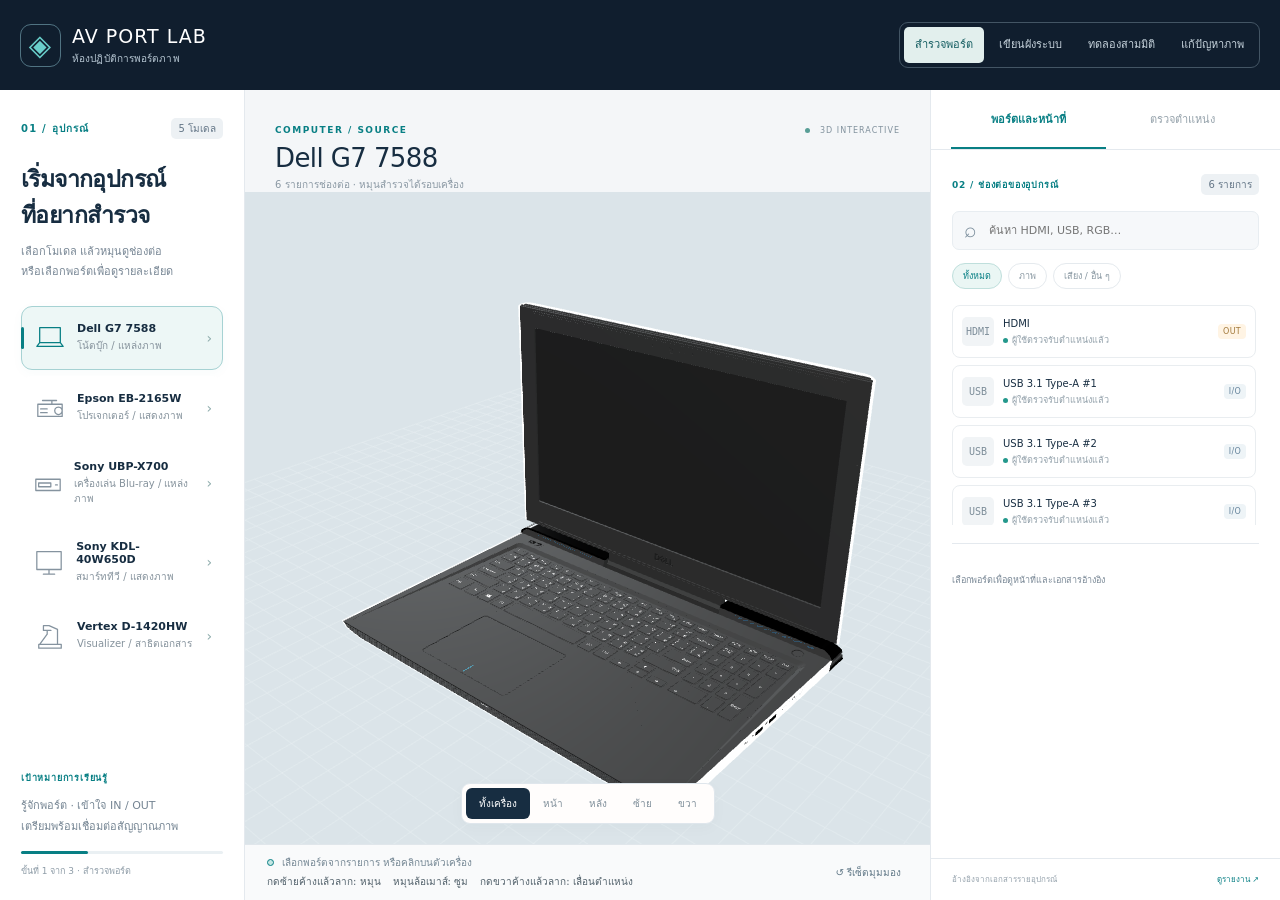
==== commit 8a479283: "Remove use case 2 entry points while preserving shared troubleshooting code" ====
--- a/index.html
+++ b/index.html
@@ -2,20 +2,20 @@
 <html lang="th">
 <head>
 <meta charset="utf-8"><meta name="viewport" content="width=device-width,initial-scale=1">
-<meta name="theme-color" content="#101e2e"><meta name="description" content="สำรวจพอร์ตบนโมเดล 3 มิติ และฝึกเชื่อมต่อระบบภาพ 18 โจทย์ พร้อมติดตามแหล่งภาพและผลจำลอง">
+<meta name="theme-color" content="#101e2e"><meta name="description" content="สำรวจพอร์ตบนโมเดล 3 มิติ เขียนผังระบบ ทดลองเชื่อมต่อสามมิติ และแก้ปัญหาสัญญาณภาพ">
 <title>AV Port Lab · ห้องปฏิบัติการพอร์ตภาพ</title>
 <link rel="stylesheet" href="src/port-lab.css?v=20261025-ux">
 <link rel="stylesheet" href="src/connection-table.css?v=20261025-ux">
 <script defer src="vendor/three.min.js"></script><script defer src="vendor/OrbitControls.js"></script><script defer src="vendor/GLTFLoader.js"></script>
-<script type="module" src="src/port-lab.mjs?v=20261027-nav"></script>
+<script type="module" src="src/port-lab.mjs?v=20261027-remove-uc2"></script>
 <link rel="stylesheet" href="src/workspace.css?v=20261025-ux2"><link rel="stylesheet" href="src/activity-nav.css?v=20261027-nav"></head>
 <body>
-<header class="topbar av-header"><a class="brand" href="index.html"><span class="brand-icon" aria-hidden="true">◈</span><span>AV <b>PORT LAB</b><small>ห้องปฏิบัติการพอร์ตภาพ</small></span></a><div class="course">การใช้และบำรุงรักษาเครื่องมือทางเทคโนโลยีการศึกษา<span>เทคโนโลยีและสื่อสารการศึกษา</span></div><nav class="mode-switch" aria-label="โหมดการเรียนรู้"><button type="button" id="mode-explore" aria-current="page" aria-pressed="true">สำรวจพอร์ต</button><button type="button" id="mode-connect" aria-pressed="false">ฝึกเชื่อมต่อ</button><a class="diagram-nav" href="diagram.html">เขียนผังระบบ</a><a class="diagram-nav" href="lab3d.html">ทดลองสามมิติ</a><a class="diagram-nav" href="troubleshoot.html">แก้ปัญหาภาพ</a></nav></header>
+<header class="topbar av-header"><a class="brand" href="index.html"><span class="brand-icon" aria-hidden="true">◈</span><span>AV <b>PORT LAB</b><small>ห้องปฏิบัติการพอร์ตภาพ</small></span></a><div class="course">การใช้และบำรุงรักษาเครื่องมือทางเทคโนโลยีการศึกษา<span>เทคโนโลยีและสื่อสารการศึกษา</span></div><nav class="mode-switch" aria-label="โหมดการเรียนรู้"><button type="button" id="mode-explore" aria-current="page" aria-pressed="true">สำรวจพอร์ต</button><a class="diagram-nav" href="diagram.html">เขียนผังระบบ</a><a class="diagram-nav" href="lab3d.html">ทดลองสามมิติ</a><a class="diagram-nav" href="troubleshoot.html">แก้ปัญหาภาพ</a></nav></header>
 <main class="workspace">
 <aside class="library"><div class="section-title"><span>01 / อุปกรณ์</span><span class="count">5 โมเดล</span></div><h1>เริ่มจากอุปกรณ์<br>ที่อยากสำรวจ</h1><p class="muted intro">เลือกโมเดล แล้วหมุนดูช่องต่อ<br>หรือเลือกพอร์ตเพื่อดูรายละเอียด</p><nav id="devices" aria-label="เลือกอุปกรณ์"></nav><div class="library-foot"><span class="tiny-title">เป้าหมายการเรียนรู้</span><p>รู้จักพอร์ต · เข้าใจ IN / OUT<br>เตรียมพร้อมเชื่อมต่อสัญญาณภาพ</p><div class="progress-track"><span></span></div><small>ขั้นที่ 1 จาก 3 · สำรวจพอร์ต</small></div></aside>
 <section class="stage" aria-label="พื้นที่โมเดลสามมิติ"><div class="stage-head"><div><span id="device-category" class="eyebrow">COMPUTER / SOURCE</span><h2 id="device-title">Dell G7 7588</h2><p id="stage-meta">กำลังเตรียมโมเดล…</p></div><span class="live-label"><i></i> 3D INTERACTIVE</span></div><div id="viewport" tabindex="0" aria-describedby="viewport-hint" aria-label="โมเดล 3 มิติ ลากเพื่อหมุน ใช้ปุ่มมุมมองหรือเลือกชื่อพอร์ตเพื่อสำรวจ"><canvas id="scene" aria-label="ภาพโมเดลสามมิติ"></canvas><div id="loader" role="status"><div class="spinner"></div><strong id="load-message">กำลังโหลดโมเดล</strong><span>เตรียมพื้นที่สำรวจของคุณ</span><button id="retry" hidden>ลองโหลดอีกครั้ง</button></div><div class="view-buttons" aria-label="มุมมองโมเดล"><button data-view="overview" title="ดูทั้งเครื่อง" class="active">ทั้งเครื่อง</button><button data-view="front">หน้า</button><button data-view="back">หลัง</button><button data-view="left">ซ้าย</button><button data-view="right">ขวา</button></div></div><div class="stage-bottom"><div class="stage-status"><div><span class="legend-dot"></span> <span id="selection-label">เลือกพอร์ตจากรายการ หรือคลิกบนตัวเครื่อง</span></div><div class="mouse-help" id="viewport-hint" aria-label="วิธีควบคุมโมเดลด้วยเมาส์"><span>กดซ้ายค้างแล้วลาก: หมุน</span><span>หมุนล้อเมาส์: ซูม</span><span>กดขวาค้างแล้วลาก: เลื่อนตำแหน่ง</span></div></div><button id="reset-view" class="text-button">↺ รีเซ็ตมุมมอง</button></div><div class="review-banner" id="review-banner" hidden><span>โหมดปรับเทียบ: เลือกชื่อพอร์ต แล้วคลิกผิวหน้าช่องต่อบนโมเดล</span><button id="save-point" disabled>ใช้จุดที่คลิก</button></div></section>
-<section id="lesson-visual" class="system-table" aria-label="โต๊ะทดลองเชื่อมต่อภาพ" hidden></section>
-<aside class="inspector"><div id="lesson-pane" hidden></div><div class="inspector-tabs"><button class="tab active" data-tab="ports">พอร์ตและหน้าที่</button><button class="tab" data-tab="review">ตรวจตำแหน่ง</button></div><div id="port-pane"><div class="ports-heading"><span class="tiny-title">02 / ช่องต่อของอุปกรณ์</span><span id="port-count" class="count"></span></div><label class="search"><span aria-hidden="true">⌕</span><input id="port-search" type="search" placeholder="ค้นหา HDMI, USB, RGB…" aria-label="ค้นหาพอร์ต"></label><div class="filters" aria-label="กรองพอร์ต"><button data-filter="all" class="active">ทั้งหมด</button><button data-filter="video">ภาพ</button><button data-filter="other">เสียง / อื่น ๆ</button></div><div id="ports" class="ports" aria-label="รายการพอร์ต"></div><div id="detail" class="detail" aria-live="polite"><div class="empty-detail"><span>↖</span><p>เลือกพอร์ตเพื่อดูหน้าที่<br>ทิศทางสัญญาณ และเอกสารอ้างอิง</p></div></div></div><div id="review-pane" hidden><div class="review-intro"><span class="tiny-title">สำหรับอาจารย์ / ผู้ตรวจ</span><h3>ตำแหน่งถูกต้อง<br>ก่อนนำไปฝึก</h3><p>เลือกชื่อพอร์ตจากแท็บแรก แล้วคลิกผิวหน้าของช่องต่อนั้นเพื่อปรับจุดเสียบสาย</p></div><label class="switch-row"><input type="checkbox" id="calibration-mode"> เปิดโหมดปรับเทียบตำแหน่ง</label><div id="review-current" class="review-card">ยังไม่ได้เลือกพอร์ต</div><button id="approve" class="primary" disabled>ยืนยันตำแหน่งที่เลือก</button><button id="discard-local" class="outline" disabled>คืนค่าตำแหน่งเดิมของพอร์ตนี้</button><div class="review-status" id="review-summary"></div><div class="transfer"><button id="export" class="outline">↓ ส่งออกผลตรวจ JSON</button><label class="import-button">↑ นำเข้าผลตรวจ<input id="import" type="file" accept=".json,application/json"></label></div><p class="muted small">ผลปรับเทียบเก็บในเบราว์เซอร์นี้ ส่งออกไฟล์เพื่อส่งต่อได้ การกดยืนยันตำแหน่งไม่เปลี่ยนสเปกพอร์ตหรือให้คะแนนผู้เรียน</p></div><footer class="inspector-foot"><span>อ้างอิงจากเอกสารรายอุปกรณ์</span><a href="docs/PORT_AUDIT_TH.md" target="_blank" rel="noopener">ดูรายงาน ↗</a></footer></aside>
+
+<aside class="inspector"><div class="inspector-tabs"><button class="tab active" data-tab="ports">พอร์ตและหน้าที่</button><button class="tab" data-tab="review">ตรวจตำแหน่ง</button></div><div id="port-pane"><div class="ports-heading"><span class="tiny-title">02 / ช่องต่อของอุปกรณ์</span><span id="port-count" class="count"></span></div><label class="search"><span aria-hidden="true">⌕</span><input id="port-search" type="search" placeholder="ค้นหา HDMI, USB, RGB…" aria-label="ค้นหาพอร์ต"></label><div class="filters" aria-label="กรองพอร์ต"><button data-filter="all" class="active">ทั้งหมด</button><button data-filter="video">ภาพ</button><button data-filter="other">เสียง / อื่น ๆ</button></div><div id="ports" class="ports" aria-label="รายการพอร์ต"></div><div id="detail" class="detail" aria-live="polite"><div class="empty-detail"><span>↖</span><p>เลือกพอร์ตเพื่อดูหน้าที่<br>ทิศทางสัญญาณ และเอกสารอ้างอิง</p></div></div></div><div id="review-pane" hidden><div class="review-intro"><span class="tiny-title">สำหรับอาจารย์ / ผู้ตรวจ</span><h3>ตำแหน่งถูกต้อง<br>ก่อนนำไปฝึก</h3><p>เลือกชื่อพอร์ตจากแท็บแรก แล้วคลิกผิวหน้าของช่องต่อนั้นเพื่อปรับจุดเสียบสาย</p></div><label class="switch-row"><input type="checkbox" id="calibration-mode"> เปิดโหมดปรับเทียบตำแหน่ง</label><div id="review-current" class="review-card">ยังไม่ได้เลือกพอร์ต</div><button id="approve" class="primary" disabled>ยืนยันตำแหน่งที่เลือก</button><button id="discard-local" class="outline" disabled>คืนค่าตำแหน่งเดิมของพอร์ตนี้</button><div class="review-status" id="review-summary"></div><div class="transfer"><button id="export" class="outline">↓ ส่งออกผลตรวจ JSON</button><label class="import-button">↑ นำเข้าผลตรวจ<input id="import" type="file" accept=".json,application/json"></label></div><p class="muted small">ผลปรับเทียบเก็บในเบราว์เซอร์นี้ ส่งออกไฟล์เพื่อส่งต่อได้ การกดยืนยันตำแหน่งไม่เปลี่ยนสเปกพอร์ตหรือให้คะแนนผู้เรียน</p></div><footer class="inspector-foot"><span>อ้างอิงจากเอกสารรายอุปกรณ์</span><a href="docs/PORT_AUDIT_TH.md" target="_blank" rel="noopener">ดูรายงาน ↗</a></footer></aside>
 </main>
 <div id="toast" role="status" aria-live="polite"></div>
 <noscript><p class="fatal">กรุณาเปิด JavaScript เพื่อใช้โมเดลสามมิติ</p></noscript>
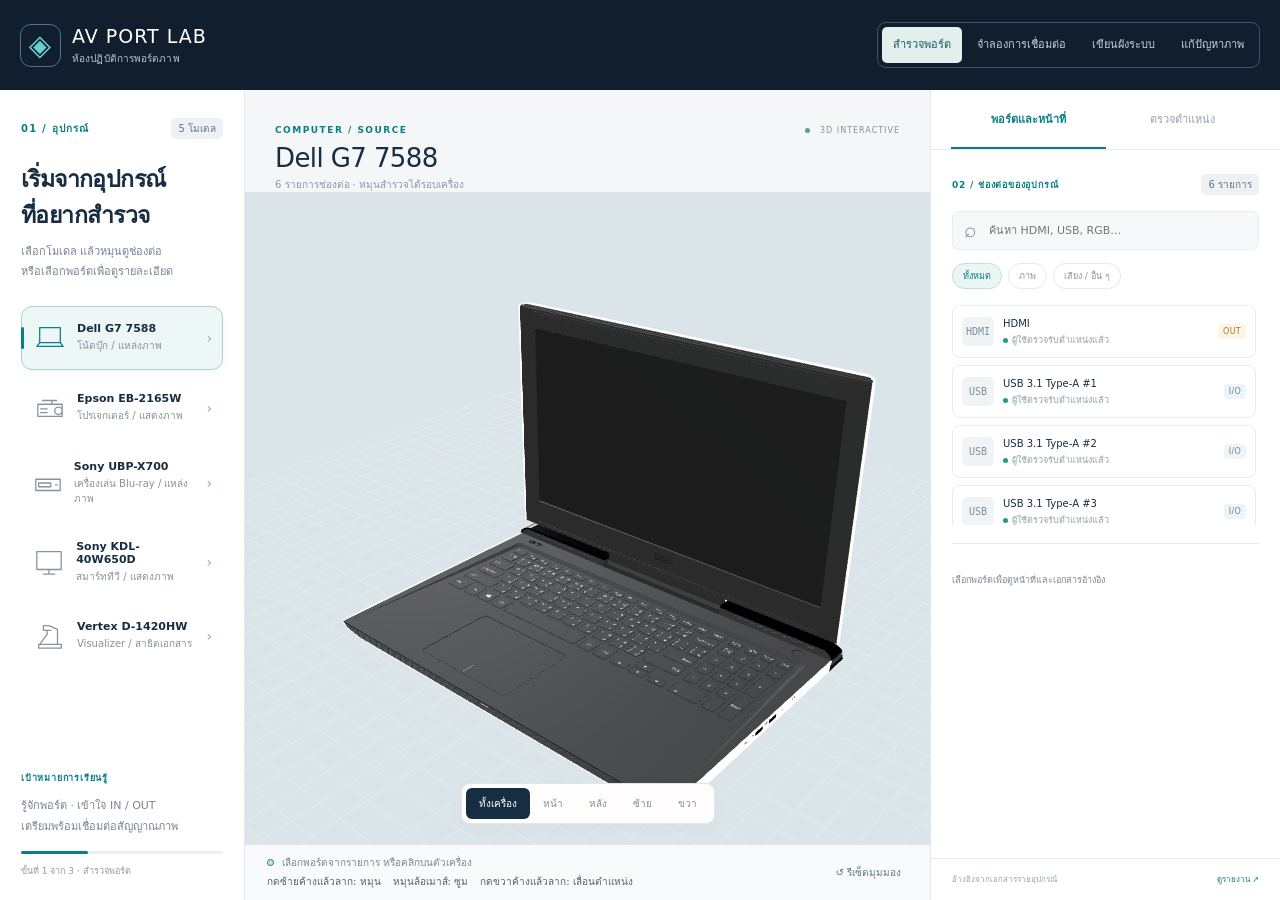
==== commit 5c0f5682: "Reorder use cases to 1, 4, 3, 5 and rename the connection simulator" ====
--- a/index.html
+++ b/index.html
@@ -2,7 +2,7 @@
 <html lang="th">
 <head>
 <meta charset="utf-8"><meta name="viewport" content="width=device-width,initial-scale=1">
-<meta name="theme-color" content="#101e2e"><meta name="description" content="สำรวจพอร์ตบนโมเดล 3 มิติ เขียนผังระบบ ทดลองเชื่อมต่อสามมิติ และแก้ปัญหาสัญญาณภาพ">
+<meta name="theme-color" content="#101e2e"><meta name="description" content="สำรวจพอร์ตบนโมเดล 3 มิติ จำลองการเชื่อมต่อ เขียนผังระบบ และแก้ปัญหาสัญญาณภาพ">
 <title>AV Port Lab · ห้องปฏิบัติการพอร์ตภาพ</title>
 <link rel="stylesheet" href="src/port-lab.css?v=20261025-ux">
 <link rel="stylesheet" href="src/connection-table.css?v=20261025-ux">
@@ -10,7 +10,7 @@
 <script type="module" src="src/port-lab.mjs?v=20261027-remove-uc2"></script>
 <link rel="stylesheet" href="src/workspace.css?v=20261025-ux2"><link rel="stylesheet" href="src/activity-nav.css?v=20261027-nav"></head>
 <body>
-<header class="topbar av-header"><a class="brand" href="index.html"><span class="brand-icon" aria-hidden="true">◈</span><span>AV <b>PORT LAB</b><small>ห้องปฏิบัติการพอร์ตภาพ</small></span></a><div class="course">การใช้และบำรุงรักษาเครื่องมือทางเทคโนโลยีการศึกษา<span>เทคโนโลยีและสื่อสารการศึกษา</span></div><nav class="mode-switch" aria-label="โหมดการเรียนรู้"><button type="button" id="mode-explore" aria-current="page" aria-pressed="true">สำรวจพอร์ต</button><a class="diagram-nav" href="diagram.html">เขียนผังระบบ</a><a class="diagram-nav" href="lab3d.html">ทดลองสามมิติ</a><a class="diagram-nav" href="troubleshoot.html">แก้ปัญหาภาพ</a></nav></header>
+<header class="topbar av-header"><a class="brand" href="index.html"><span class="brand-icon" aria-hidden="true">◈</span><span>AV <b>PORT LAB</b><small>ห้องปฏิบัติการพอร์ตภาพ</small></span></a><div class="course">การใช้และบำรุงรักษาเครื่องมือทางเทคโนโลยีการศึกษา<span>เทคโนโลยีและสื่อสารการศึกษา</span></div><nav class="mode-switch" aria-label="โหมดการเรียนรู้"><button type="button" id="mode-explore" aria-current="page" aria-pressed="true">สำรวจพอร์ต</button><a class="diagram-nav" href="lab3d.html">จำลองการเชื่อมต่อ</a><a class="diagram-nav" href="diagram.html">เขียนผังระบบ</a><a class="diagram-nav" href="troubleshoot.html">แก้ปัญหาภาพ</a></nav></header>
 <main class="workspace">
 <aside class="library"><div class="section-title"><span>01 / อุปกรณ์</span><span class="count">5 โมเดล</span></div><h1>เริ่มจากอุปกรณ์<br>ที่อยากสำรวจ</h1><p class="muted intro">เลือกโมเดล แล้วหมุนดูช่องต่อ<br>หรือเลือกพอร์ตเพื่อดูรายละเอียด</p><nav id="devices" aria-label="เลือกอุปกรณ์"></nav><div class="library-foot"><span class="tiny-title">เป้าหมายการเรียนรู้</span><p>รู้จักพอร์ต · เข้าใจ IN / OUT<br>เตรียมพร้อมเชื่อมต่อสัญญาณภาพ</p><div class="progress-track"><span></span></div><small>ขั้นที่ 1 จาก 3 · สำรวจพอร์ต</small></div></aside>
 <section class="stage" aria-label="พื้นที่โมเดลสามมิติ"><div class="stage-head"><div><span id="device-category" class="eyebrow">COMPUTER / SOURCE</span><h2 id="device-title">Dell G7 7588</h2><p id="stage-meta">กำลังเตรียมโมเดล…</p></div><span class="live-label"><i></i> 3D INTERACTIVE</span></div><div id="viewport" tabindex="0" aria-describedby="viewport-hint" aria-label="โมเดล 3 มิติ ลากเพื่อหมุน ใช้ปุ่มมุมมองหรือเลือกชื่อพอร์ตเพื่อสำรวจ"><canvas id="scene" aria-label="ภาพโมเดลสามมิติ"></canvas><div id="loader" role="status"><div class="spinner"></div><strong id="load-message">กำลังโหลดโมเดล</strong><span>เตรียมพื้นที่สำรวจของคุณ</span><button id="retry" hidden>ลองโหลดอีกครั้ง</button></div><div class="view-buttons" aria-label="มุมมองโมเดล"><button data-view="overview" title="ดูทั้งเครื่อง" class="active">ทั้งเครื่อง</button><button data-view="front">หน้า</button><button data-view="back">หลัง</button><button data-view="left">ซ้าย</button><button data-view="right">ขวา</button></div></div><div class="stage-bottom"><div class="stage-status"><div><span class="legend-dot"></span> <span id="selection-label">เลือกพอร์ตจากรายการ หรือคลิกบนตัวเครื่อง</span></div><div class="mouse-help" id="viewport-hint" aria-label="วิธีควบคุมโมเดลด้วยเมาส์"><span>กดซ้ายค้างแล้วลาก: หมุน</span><span>หมุนล้อเมาส์: ซูม</span><span>กดขวาค้างแล้วลาก: เลื่อนตำแหน่ง</span></div></div><button id="reset-view" class="text-button">↺ รีเซ็ตมุมมอง</button></div><div class="review-banner" id="review-banner" hidden><span>โหมดปรับเทียบ: เลือกชื่อพอร์ต แล้วคลิกผิวหน้าช่องต่อบนโมเดล</span><button id="save-point" disabled>ใช้จุดที่คลิก</button></div></section>
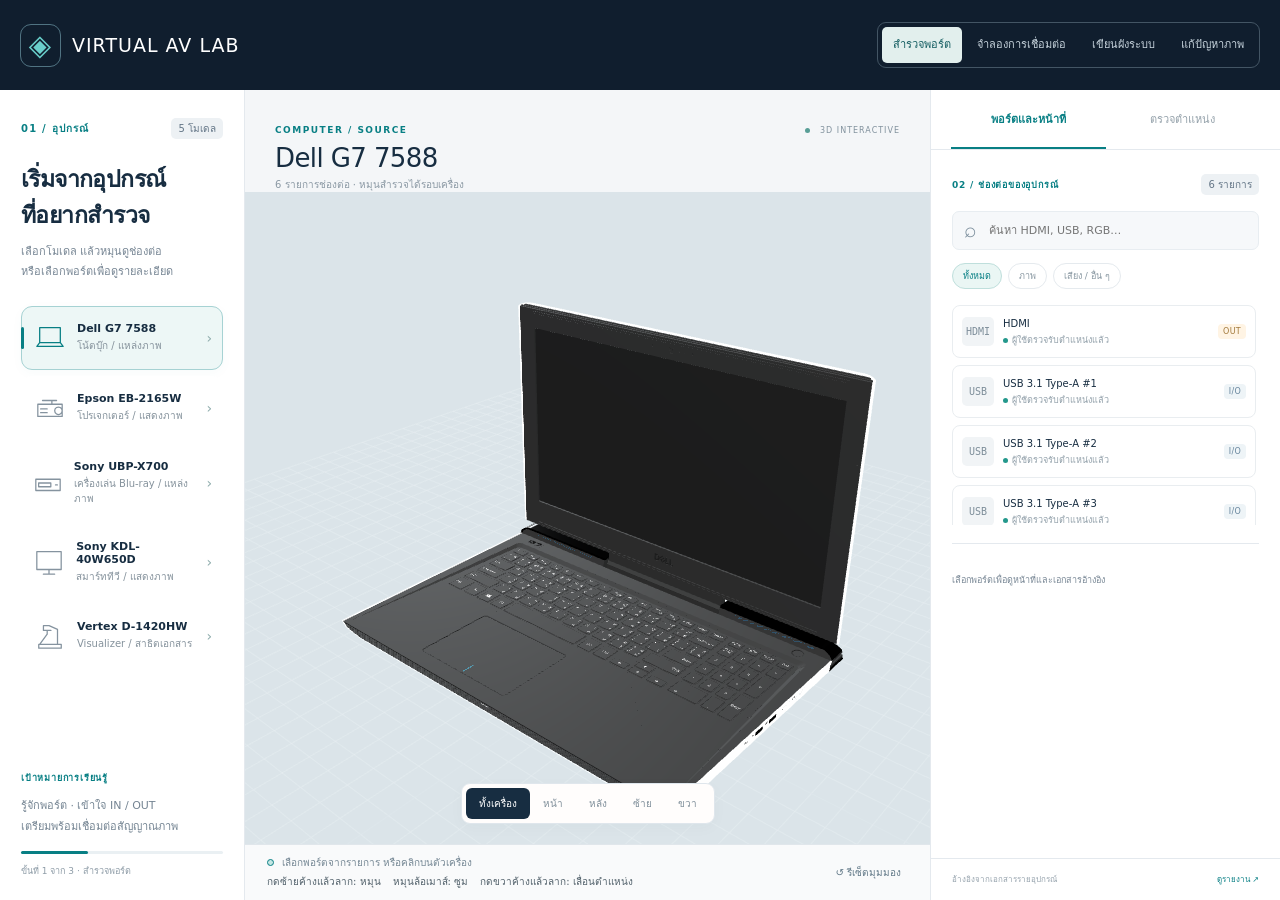
==== commit f812ffef: "Rename all use case branding to VIRTUAL AV LAB and remove the Thai subtitle" ====
--- a/index.html
+++ b/index.html
@@ -3,14 +3,14 @@
 <head>
 <meta charset="utf-8"><meta name="viewport" content="width=device-width,initial-scale=1">
 <meta name="theme-color" content="#101e2e"><meta name="description" content="สำรวจพอร์ตบนโมเดล 3 มิติ จำลองการเชื่อมต่อ เขียนผังระบบ และแก้ปัญหาสัญญาณภาพ">
-<title>AV Port Lab · ห้องปฏิบัติการพอร์ตภาพ</title>
+<title>VIRTUAL AV LAB</title>
 <link rel="stylesheet" href="src/port-lab.css?v=20261025-ux">
 <link rel="stylesheet" href="src/connection-table.css?v=20261025-ux">
 <script defer src="vendor/three.min.js"></script><script defer src="vendor/OrbitControls.js"></script><script defer src="vendor/GLTFLoader.js"></script>
 <script type="module" src="src/port-lab.mjs?v=20261027-remove-uc2"></script>
 <link rel="stylesheet" href="src/workspace.css?v=20261025-ux2"><link rel="stylesheet" href="src/activity-nav.css?v=20261027-nav"></head>
 <body>
-<header class="topbar av-header"><a class="brand" href="index.html"><span class="brand-icon" aria-hidden="true">◈</span><span>AV <b>PORT LAB</b><small>ห้องปฏิบัติการพอร์ตภาพ</small></span></a><div class="course">การใช้และบำรุงรักษาเครื่องมือทางเทคโนโลยีการศึกษา<span>เทคโนโลยีและสื่อสารการศึกษา</span></div><nav class="mode-switch" aria-label="โหมดการเรียนรู้"><button type="button" id="mode-explore" aria-current="page" aria-pressed="true">สำรวจพอร์ต</button><a class="diagram-nav" href="lab3d.html">จำลองการเชื่อมต่อ</a><a class="diagram-nav" href="diagram.html">เขียนผังระบบ</a><a class="diagram-nav" href="troubleshoot.html">แก้ปัญหาภาพ</a></nav></header>
+<header class="topbar av-header"><a class="brand" href="index.html"><span class="brand-icon" aria-hidden="true">◈</span><span>VIRTUAL <b>AV LAB</b></span></a><div class="course">การใช้และบำรุงรักษาเครื่องมือทางเทคโนโลยีการศึกษา<span>เทคโนโลยีและสื่อสารการศึกษา</span></div><nav class="mode-switch" aria-label="โหมดการเรียนรู้"><button type="button" id="mode-explore" aria-current="page" aria-pressed="true">สำรวจพอร์ต</button><a class="diagram-nav" href="lab3d.html">จำลองการเชื่อมต่อ</a><a class="diagram-nav" href="diagram.html">เขียนผังระบบ</a><a class="diagram-nav" href="troubleshoot.html">แก้ปัญหาภาพ</a></nav></header>
 <main class="workspace">
 <aside class="library"><div class="section-title"><span>01 / อุปกรณ์</span><span class="count">5 โมเดล</span></div><h1>เริ่มจากอุปกรณ์<br>ที่อยากสำรวจ</h1><p class="muted intro">เลือกโมเดล แล้วหมุนดูช่องต่อ<br>หรือเลือกพอร์ตเพื่อดูรายละเอียด</p><nav id="devices" aria-label="เลือกอุปกรณ์"></nav><div class="library-foot"><span class="tiny-title">เป้าหมายการเรียนรู้</span><p>รู้จักพอร์ต · เข้าใจ IN / OUT<br>เตรียมพร้อมเชื่อมต่อสัญญาณภาพ</p><div class="progress-track"><span></span></div><small>ขั้นที่ 1 จาก 3 · สำรวจพอร์ต</small></div></aside>
 <section class="stage" aria-label="พื้นที่โมเดลสามมิติ"><div class="stage-head"><div><span id="device-category" class="eyebrow">COMPUTER / SOURCE</span><h2 id="device-title">Dell G7 7588</h2><p id="stage-meta">กำลังเตรียมโมเดล…</p></div><span class="live-label"><i></i> 3D INTERACTIVE</span></div><div id="viewport" tabindex="0" aria-describedby="viewport-hint" aria-label="โมเดล 3 มิติ ลากเพื่อหมุน ใช้ปุ่มมุมมองหรือเลือกชื่อพอร์ตเพื่อสำรวจ"><canvas id="scene" aria-label="ภาพโมเดลสามมิติ"></canvas><div id="loader" role="status"><div class="spinner"></div><strong id="load-message">กำลังโหลดโมเดล</strong><span>เตรียมพื้นที่สำรวจของคุณ</span><button id="retry" hidden>ลองโหลดอีกครั้ง</button></div><div class="view-buttons" aria-label="มุมมองโมเดล"><button data-view="overview" title="ดูทั้งเครื่อง" class="active">ทั้งเครื่อง</button><button data-view="front">หน้า</button><button data-view="back">หลัง</button><button data-view="left">ซ้าย</button><button data-view="right">ขวา</button></div></div><div class="stage-bottom"><div class="stage-status"><div><span class="legend-dot"></span> <span id="selection-label">เลือกพอร์ตจากรายการ หรือคลิกบนตัวเครื่อง</span></div><div class="mouse-help" id="viewport-hint" aria-label="วิธีควบคุมโมเดลด้วยเมาส์"><span>กดซ้ายค้างแล้วลาก: หมุน</span><span>หมุนล้อเมาส์: ซูม</span><span>กดขวาค้างแล้วลาก: เลื่อนตำแหน่ง</span></div></div><button id="reset-view" class="text-button">↺ รีเซ็ตมุมมอง</button></div><div class="review-banner" id="review-banner" hidden><span>โหมดปรับเทียบ: เลือกชื่อพอร์ต แล้วคลิกผิวหน้าช่องต่อบนโมเดล</span><button id="save-point" disabled>ใช้จุดที่คลิก</button></div></section>
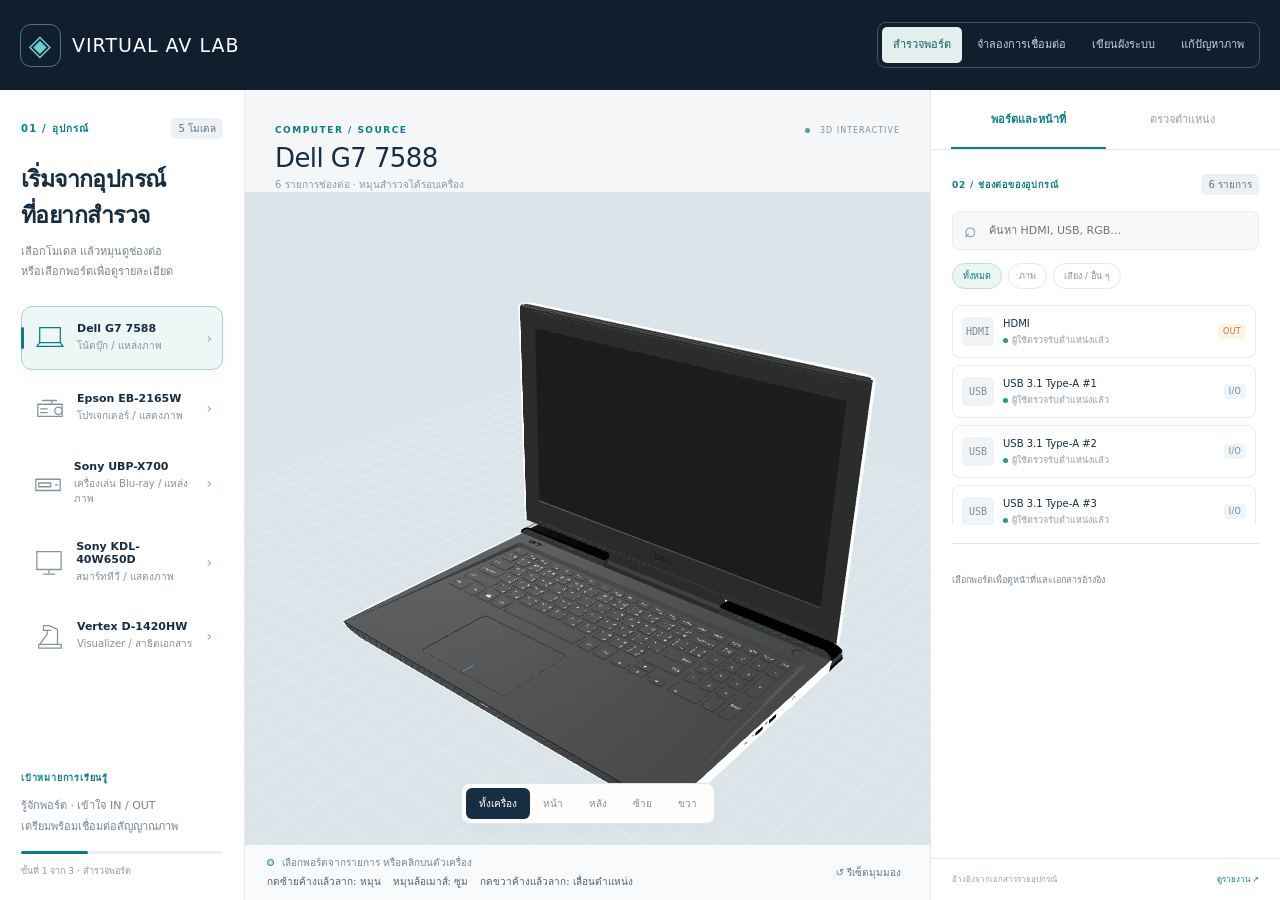
==== commit 6f17eba4: "Update the virtual course heading and add Dr.Khanchai Sae-tae credit across use cases" ====
--- a/index.html
+++ b/index.html
@@ -10,7 +10,7 @@
 <script type="module" src="src/port-lab.mjs?v=20261027-remove-uc2"></script>
 <link rel="stylesheet" href="src/workspace.css?v=20261025-ux2"><link rel="stylesheet" href="src/activity-nav.css?v=20261027-nav"></head>
 <body>
-<header class="topbar av-header"><a class="brand" href="index.html"><span class="brand-icon" aria-hidden="true">◈</span><span>VIRTUAL <b>AV LAB</b></span></a><div class="course">การใช้และบำรุงรักษาเครื่องมือทางเทคโนโลยีการศึกษา<span>เทคโนโลยีและสื่อสารการศึกษา</span></div><nav class="mode-switch" aria-label="โหมดการเรียนรู้"><button type="button" id="mode-explore" aria-current="page" aria-pressed="true">สำรวจพอร์ต</button><a class="diagram-nav" href="lab3d.html">จำลองการเชื่อมต่อ</a><a class="diagram-nav" href="diagram.html">เขียนผังระบบ</a><a class="diagram-nav" href="troubleshoot.html">แก้ปัญหาภาพ</a></nav></header>
+<header class="topbar av-header"><a class="brand" href="index.html"><span class="brand-icon" aria-hidden="true">◈</span><span>VIRTUAL <b>AV LAB</b></span></a><div class="course">ห้องปฏิบัตการเสมือนวิชา การใช้และบำรุงรักษาเครื่องมือทางเทคโนโลยีการศึกษา<span>วิชาเอกเทคโนโลยีและสื่อสารการศึกษา by Dr.Khanchai Sae-tae</span></div><nav class="mode-switch" aria-label="โหมดการเรียนรู้"><button type="button" id="mode-explore" aria-current="page" aria-pressed="true">สำรวจพอร์ต</button><a class="diagram-nav" href="lab3d.html">จำลองการเชื่อมต่อ</a><a class="diagram-nav" href="diagram.html">เขียนผังระบบ</a><a class="diagram-nav" href="troubleshoot.html">แก้ปัญหาภาพ</a></nav></header>
 <main class="workspace">
 <aside class="library"><div class="section-title"><span>01 / อุปกรณ์</span><span class="count">5 โมเดล</span></div><h1>เริ่มจากอุปกรณ์<br>ที่อยากสำรวจ</h1><p class="muted intro">เลือกโมเดล แล้วหมุนดูช่องต่อ<br>หรือเลือกพอร์ตเพื่อดูรายละเอียด</p><nav id="devices" aria-label="เลือกอุปกรณ์"></nav><div class="library-foot"><span class="tiny-title">เป้าหมายการเรียนรู้</span><p>รู้จักพอร์ต · เข้าใจ IN / OUT<br>เตรียมพร้อมเชื่อมต่อสัญญาณภาพ</p><div class="progress-track"><span></span></div><small>ขั้นที่ 1 จาก 3 · สำรวจพอร์ต</small></div></aside>
 <section class="stage" aria-label="พื้นที่โมเดลสามมิติ"><div class="stage-head"><div><span id="device-category" class="eyebrow">COMPUTER / SOURCE</span><h2 id="device-title">Dell G7 7588</h2><p id="stage-meta">กำลังเตรียมโมเดล…</p></div><span class="live-label"><i></i> 3D INTERACTIVE</span></div><div id="viewport" tabindex="0" aria-describedby="viewport-hint" aria-label="โมเดล 3 มิติ ลากเพื่อหมุน ใช้ปุ่มมุมมองหรือเลือกชื่อพอร์ตเพื่อสำรวจ"><canvas id="scene" aria-label="ภาพโมเดลสามมิติ"></canvas><div id="loader" role="status"><div class="spinner"></div><strong id="load-message">กำลังโหลดโมเดล</strong><span>เตรียมพื้นที่สำรวจของคุณ</span><button id="retry" hidden>ลองโหลดอีกครั้ง</button></div><div class="view-buttons" aria-label="มุมมองโมเดล"><button data-view="overview" title="ดูทั้งเครื่อง" class="active">ทั้งเครื่อง</button><button data-view="front">หน้า</button><button data-view="back">หลัง</button><button data-view="left">ซ้าย</button><button data-view="right">ขวา</button></div></div><div class="stage-bottom"><div class="stage-status"><div><span class="legend-dot"></span> <span id="selection-label">เลือกพอร์ตจากรายการ หรือคลิกบนตัวเครื่อง</span></div><div class="mouse-help" id="viewport-hint" aria-label="วิธีควบคุมโมเดลด้วยเมาส์"><span>กดซ้ายค้างแล้วลาก: หมุน</span><span>หมุนล้อเมาส์: ซูม</span><span>กดขวาค้างแล้วลาก: เลื่อนตำแหน่ง</span></div></div><button id="reset-view" class="text-button">↺ รีเซ็ตมุมมอง</button></div><div class="review-banner" id="review-banner" hidden><span>โหมดปรับเทียบ: เลือกชื่อพอร์ต แล้วคลิกผิวหน้าช่องต่อบนโมเดล</span><button id="save-point" disabled>ใช้จุดที่คลิก</button></div></section>
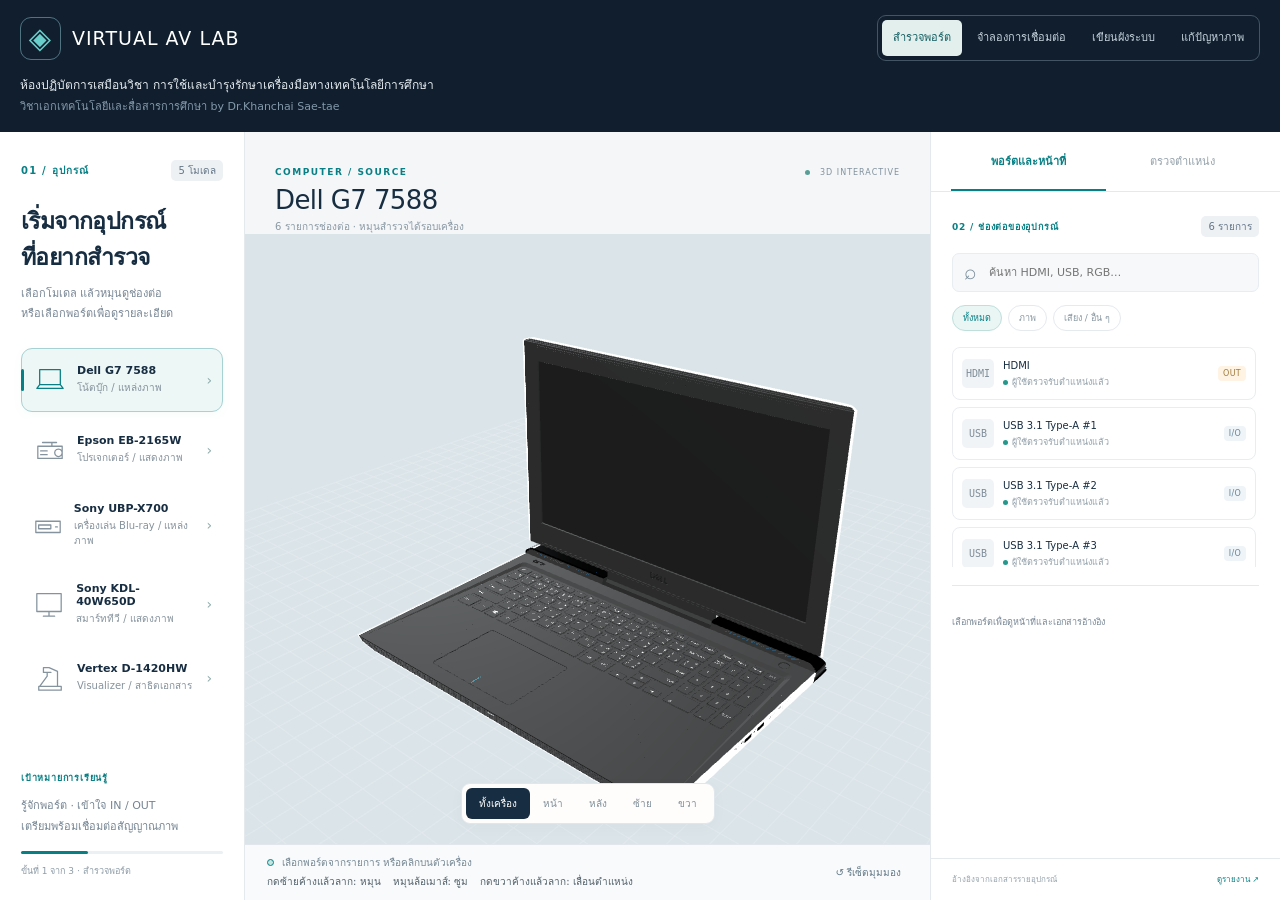
==== commit 001b517d: "Keep course heading and author credit visible across every use case and screen size" ====
--- a/index.html
+++ b/index.html
@@ -8,7 +8,7 @@
 <link rel="stylesheet" href="src/connection-table.css?v=20261025-ux">
 <script defer src="vendor/three.min.js"></script><script defer src="vendor/OrbitControls.js"></script><script defer src="vendor/GLTFLoader.js"></script>
 <script type="module" src="src/port-lab.mjs?v=20261027-remove-uc2"></script>
-<link rel="stylesheet" href="src/workspace.css?v=20261025-ux2"><link rel="stylesheet" href="src/activity-nav.css?v=20261027-nav"></head>
+<link rel="stylesheet" href="src/workspace.css?v=20261025-ux2"><link rel="stylesheet" href="src/activity-nav.css?v=20261027-course-visible"></head>
 <body>
 <header class="topbar av-header"><a class="brand" href="index.html"><span class="brand-icon" aria-hidden="true">◈</span><span>VIRTUAL <b>AV LAB</b></span></a><div class="course">ห้องปฏิบัตการเสมือนวิชา การใช้และบำรุงรักษาเครื่องมือทางเทคโนโลยีการศึกษา<span>วิชาเอกเทคโนโลยีและสื่อสารการศึกษา by Dr.Khanchai Sae-tae</span></div><nav class="mode-switch" aria-label="โหมดการเรียนรู้"><button type="button" id="mode-explore" aria-current="page" aria-pressed="true">สำรวจพอร์ต</button><a class="diagram-nav" href="lab3d.html">จำลองการเชื่อมต่อ</a><a class="diagram-nav" href="diagram.html">เขียนผังระบบ</a><a class="diagram-nav" href="troubleshoot.html">แก้ปัญหาภาพ</a></nav></header>
 <main class="workspace">
--- a/src/activity-nav.css
+++ b/src/activity-nav.css
@@ -3,12 +3,19 @@
 .av-header .brand{display:flex;align-items:center;gap:11px;flex-shrink:0;margin:0;text-decoration:none;color:#fff;font:19px system-ui,sans-serif;letter-spacing:1px;white-space:nowrap}
 .av-header .brand b{font-weight:500}.av-header .brand small{display:block;font:10px "Leelawadee UI",Tahoma,sans-serif;letter-spacing:.1px;color:#b6c6d2;margin:4px 0 0}
 .av-header .brand-icon{display:grid;place-items:center;box-sizing:border-box;width:41px;height:43px;border:1px solid #507382;border-radius:11px;font-size:29px;color:#69cfcb}
-.av-header .course{display:block;border-left:1px solid #354354;padding-left:30px;color:#e5ebef;font-size:12px;line-height:1.8}.av-header .course span{display:block;color:#8399aa;font-size:11px}
+.av-header.topbar .course{display:block;min-width:0;overflow-wrap:anywhere;border-left:1px solid #354354;padding-left:30px;color:#e5ebef;font-size:12px;line-height:1.8}.av-header .course span{display:block;color:#8399aa;font-size:11px}
 .av-header nav.mode-switch{display:flex;align-items:center;justify-content:flex-start;gap:4px;flex-wrap:nowrap;box-sizing:border-box;width:auto;max-width:100%;margin:0 0 0 auto;padding:4px;border:1px solid #435564;border-radius:9px;white-space:nowrap}
 .av-header .mode-switch a,.av-header .mode-switch button{display:inline-flex;align-items:center;justify-content:center;box-sizing:border-box;min-height:36px;margin:0;padding:8px 11px;border:0;border-radius:5px;background:transparent;color:#c6d3dc;font:11px "Noto Sans Thai","Leelawadee UI",Tahoma,system-ui,sans-serif;line-height:1.5;letter-spacing:0;text-decoration:none;white-space:nowrap;cursor:pointer}
 .av-header .mode-switch a:hover,.av-header .mode-switch button:hover{background:#ffffff12}.av-header .mode-switch [aria-current=page],.av-header .mode-switch [aria-pressed=true]{background:#e2efed;color:#145d61}.av-header .mode-switch :focus-visible{outline:3px solid #d2a258;outline-offset:2px}
-@media(max-width:1500px){.av-header .course{display:none}.av-header.topbar{gap:22px;padding:0 20px}}
-@media(max-width:1000px){.av-header.topbar{height:auto;min-height:90px;padding:14px 20px;gap:12px;flex-wrap:wrap}.av-header nav.mode-switch{flex-wrap:wrap}.av-header .mode-switch a,.av-header .mode-switch button{min-height:40px}}
+@media(min-width:1001px) and (max-width:1500px){
+ .av-header.topbar{display:grid;grid-template-columns:auto minmax(0,1fr);grid-template-rows:auto auto;height:132px;min-height:132px;gap:8px 22px;padding:12px 20px}
+ .av-header.topbar .course{grid-column:1/-1;grid-row:2;border-left:0;padding-left:0}
+ .av-header nav.mode-switch{grid-column:2;grid-row:1;justify-self:end}
+ .av-header + .workspace{height:calc(100dvh - 132px)}
+ .av-header + .editor{min-height:calc(100dvh - 132px)}
+ .av-header + .lab-layout{height:calc(100dvh - 132px)}
+}
+@media(max-width:1000px){.av-header.topbar .course{order:2;flex-basis:100%;border-left:0;padding-left:0}.av-header nav.mode-switch{order:3;margin-left:0}.av-header.topbar{height:auto;min-height:90px;padding:14px 20px;gap:12px;flex-wrap:wrap}.av-header nav.mode-switch{flex-wrap:wrap}.av-header .mode-switch a,.av-header .mode-switch button{min-height:40px}}
 @media(max-width:520px){.av-header.topbar{padding:14px 16px;gap:10px}.av-header .brand{font-size:16px}.av-header .brand-icon{display:none}.av-header .brand small{font-size:9px}.av-header nav.mode-switch{width:100%;margin:0;gap:3px}.av-header .mode-switch a,.av-header .mode-switch button{font-size:10px;padding:8px;min-height:44px}}
-@media(min-width:1000px){.av-header + .lab-layout{height:calc(100dvh - 90px)}}
+@media(min-width:1501px){.av-header + .lab-layout{height:calc(100dvh - 90px)}}
 @media print{.av-header{display:none!important}}
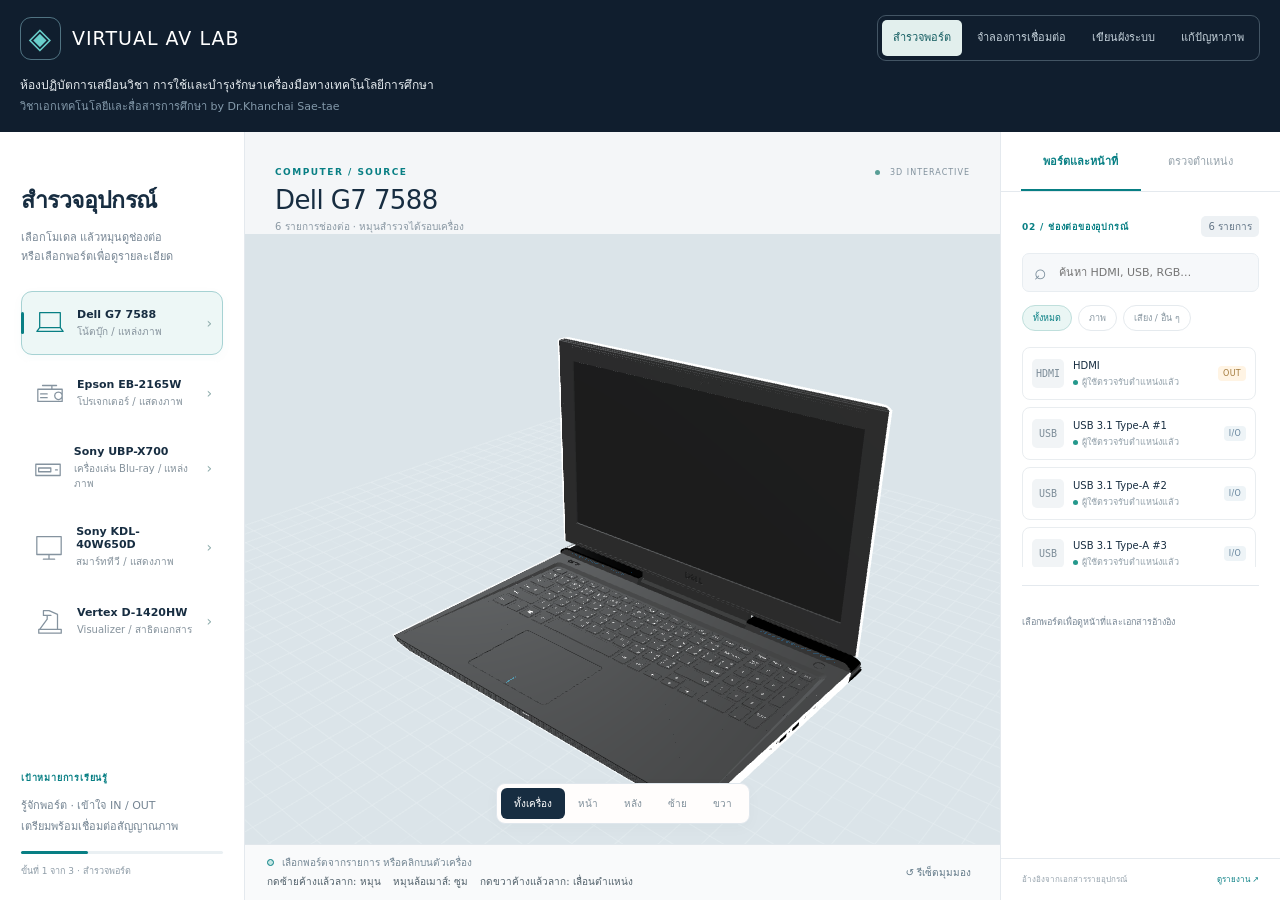
==== commit b67bbb39: "Simplify UC1 device heading and narrow inspector to expand model stage" ====
--- a/index.html
+++ b/index.html
@@ -8,11 +8,16 @@
 <link rel="stylesheet" href="src/connection-table.css?v=20261025-ux">
 <script defer src="vendor/three.min.js"></script><script defer src="vendor/OrbitControls.js"></script><script defer src="vendor/GLTFLoader.js"></script>
 <script type="module" src="src/port-lab.mjs?v=20261027-remove-uc2"></script>
-<link rel="stylesheet" href="src/workspace.css?v=20261025-ux2"><link rel="stylesheet" href="src/activity-nav.css?v=20261027-course-visible"></head>
+<link rel="stylesheet" href="src/workspace.css?v=20261025-ux2"><link rel="stylesheet" href="src/activity-nav.css?v=20261027-course-visible"><style id="explorer-panel-width">
+@media (min-width:1131px) and (max-width:1549px){body:not(.embedded-view):not(.practice-mode) .workspace{grid-template-columns:245px minmax(340px,1fr) 280px}}
+@media (min-width:1550px){body:not(.embedded-view):not(.practice-mode) .workspace{grid-template-columns:280px minmax(500px,1fr) 300px}}
+@media (min-width:851px) and (max-width:1130px){body:not(.embedded-view):not(.practice-mode) .workspace{grid-template-columns:200px minmax(280px,1fr) 260px}}
+body:not(.embedded-view):not(.practice-mode) .inspector .info-row{overflow-wrap:anywhere}
+</style></head>
 <body>
 <header class="topbar av-header"><a class="brand" href="index.html"><span class="brand-icon" aria-hidden="true">◈</span><span>VIRTUAL <b>AV LAB</b></span></a><div class="course">ห้องปฏิบัตการเสมือนวิชา การใช้และบำรุงรักษาเครื่องมือทางเทคโนโลยีการศึกษา<span>วิชาเอกเทคโนโลยีและสื่อสารการศึกษา by Dr.Khanchai Sae-tae</span></div><nav class="mode-switch" aria-label="โหมดการเรียนรู้"><button type="button" id="mode-explore" aria-current="page" aria-pressed="true">สำรวจพอร์ต</button><a class="diagram-nav" href="lab3d.html">จำลองการเชื่อมต่อ</a><a class="diagram-nav" href="diagram.html">เขียนผังระบบ</a><a class="diagram-nav" href="troubleshoot.html">แก้ปัญหาภาพ</a></nav></header>
 <main class="workspace">
-<aside class="library"><div class="section-title"><span>01 / อุปกรณ์</span><span class="count">5 โมเดล</span></div><h1>เริ่มจากอุปกรณ์<br>ที่อยากสำรวจ</h1><p class="muted intro">เลือกโมเดล แล้วหมุนดูช่องต่อ<br>หรือเลือกพอร์ตเพื่อดูรายละเอียด</p><nav id="devices" aria-label="เลือกอุปกรณ์"></nav><div class="library-foot"><span class="tiny-title">เป้าหมายการเรียนรู้</span><p>รู้จักพอร์ต · เข้าใจ IN / OUT<br>เตรียมพร้อมเชื่อมต่อสัญญาณภาพ</p><div class="progress-track"><span></span></div><small>ขั้นที่ 1 จาก 3 · สำรวจพอร์ต</small></div></aside>
+<aside class="library"><h1>สำรวจอุปกรณ์</h1><p class="muted intro">เลือกโมเดล แล้วหมุนดูช่องต่อ<br>หรือเลือกพอร์ตเพื่อดูรายละเอียด</p><nav id="devices" aria-label="เลือกอุปกรณ์"></nav><div class="library-foot"><span class="tiny-title">เป้าหมายการเรียนรู้</span><p>รู้จักพอร์ต · เข้าใจ IN / OUT<br>เตรียมพร้อมเชื่อมต่อสัญญาณภาพ</p><div class="progress-track"><span></span></div><small>ขั้นที่ 1 จาก 3 · สำรวจพอร์ต</small></div></aside>
 <section class="stage" aria-label="พื้นที่โมเดลสามมิติ"><div class="stage-head"><div><span id="device-category" class="eyebrow">COMPUTER / SOURCE</span><h2 id="device-title">Dell G7 7588</h2><p id="stage-meta">กำลังเตรียมโมเดล…</p></div><span class="live-label"><i></i> 3D INTERACTIVE</span></div><div id="viewport" tabindex="0" aria-describedby="viewport-hint" aria-label="โมเดล 3 มิติ ลากเพื่อหมุน ใช้ปุ่มมุมมองหรือเลือกชื่อพอร์ตเพื่อสำรวจ"><canvas id="scene" aria-label="ภาพโมเดลสามมิติ"></canvas><div id="loader" role="status"><div class="spinner"></div><strong id="load-message">กำลังโหลดโมเดล</strong><span>เตรียมพื้นที่สำรวจของคุณ</span><button id="retry" hidden>ลองโหลดอีกครั้ง</button></div><div class="view-buttons" aria-label="มุมมองโมเดล"><button data-view="overview" title="ดูทั้งเครื่อง" class="active">ทั้งเครื่อง</button><button data-view="front">หน้า</button><button data-view="back">หลัง</button><button data-view="left">ซ้าย</button><button data-view="right">ขวา</button></div></div><div class="stage-bottom"><div class="stage-status"><div><span class="legend-dot"></span> <span id="selection-label">เลือกพอร์ตจากรายการ หรือคลิกบนตัวเครื่อง</span></div><div class="mouse-help" id="viewport-hint" aria-label="วิธีควบคุมโมเดลด้วยเมาส์"><span>กดซ้ายค้างแล้วลาก: หมุน</span><span>หมุนล้อเมาส์: ซูม</span><span>กดขวาค้างแล้วลาก: เลื่อนตำแหน่ง</span></div></div><button id="reset-view" class="text-button">↺ รีเซ็ตมุมมอง</button></div><div class="review-banner" id="review-banner" hidden><span>โหมดปรับเทียบ: เลือกชื่อพอร์ต แล้วคลิกผิวหน้าช่องต่อบนโมเดล</span><button id="save-point" disabled>ใช้จุดที่คลิก</button></div></section>
 
 <aside class="inspector"><div class="inspector-tabs"><button class="tab active" data-tab="ports">พอร์ตและหน้าที่</button><button class="tab" data-tab="review">ตรวจตำแหน่ง</button></div><div id="port-pane"><div class="ports-heading"><span class="tiny-title">02 / ช่องต่อของอุปกรณ์</span><span id="port-count" class="count"></span></div><label class="search"><span aria-hidden="true">⌕</span><input id="port-search" type="search" placeholder="ค้นหา HDMI, USB, RGB…" aria-label="ค้นหาพอร์ต"></label><div class="filters" aria-label="กรองพอร์ต"><button data-filter="all" class="active">ทั้งหมด</button><button data-filter="video">ภาพ</button><button data-filter="other">เสียง / อื่น ๆ</button></div><div id="ports" class="ports" aria-label="รายการพอร์ต"></div><div id="detail" class="detail" aria-live="polite"><div class="empty-detail"><span>↖</span><p>เลือกพอร์ตเพื่อดูหน้าที่<br>ทิศทางสัญญาณ และเอกสารอ้างอิง</p></div></div></div><div id="review-pane" hidden><div class="review-intro"><span class="tiny-title">สำหรับอาจารย์ / ผู้ตรวจ</span><h3>ตำแหน่งถูกต้อง<br>ก่อนนำไปฝึก</h3><p>เลือกชื่อพอร์ตจากแท็บแรก แล้วคลิกผิวหน้าของช่องต่อนั้นเพื่อปรับจุดเสียบสาย</p></div><label class="switch-row"><input type="checkbox" id="calibration-mode"> เปิดโหมดปรับเทียบตำแหน่ง</label><div id="review-current" class="review-card">ยังไม่ได้เลือกพอร์ต</div><button id="approve" class="primary" disabled>ยืนยันตำแหน่งที่เลือก</button><button id="discard-local" class="outline" disabled>คืนค่าตำแหน่งเดิมของพอร์ตนี้</button><div class="review-status" id="review-summary"></div><div class="transfer"><button id="export" class="outline">↓ ส่งออกผลตรวจ JSON</button><label class="import-button">↑ นำเข้าผลตรวจ<input id="import" type="file" accept=".json,application/json"></label></div><p class="muted small">ผลปรับเทียบเก็บในเบราว์เซอร์นี้ ส่งออกไฟล์เพื่อส่งต่อได้ การกดยืนยันตำแหน่งไม่เปลี่ยนสเปกพอร์ตหรือให้คะแนนผู้เรียน</p></div><footer class="inspector-foot"><span>อ้างอิงจากเอกสารรายอุปกรณ์</span><a href="docs/PORT_AUDIT_TH.md" target="_blank" rel="noopener">ดูรายงาน ↗</a></footer></aside>
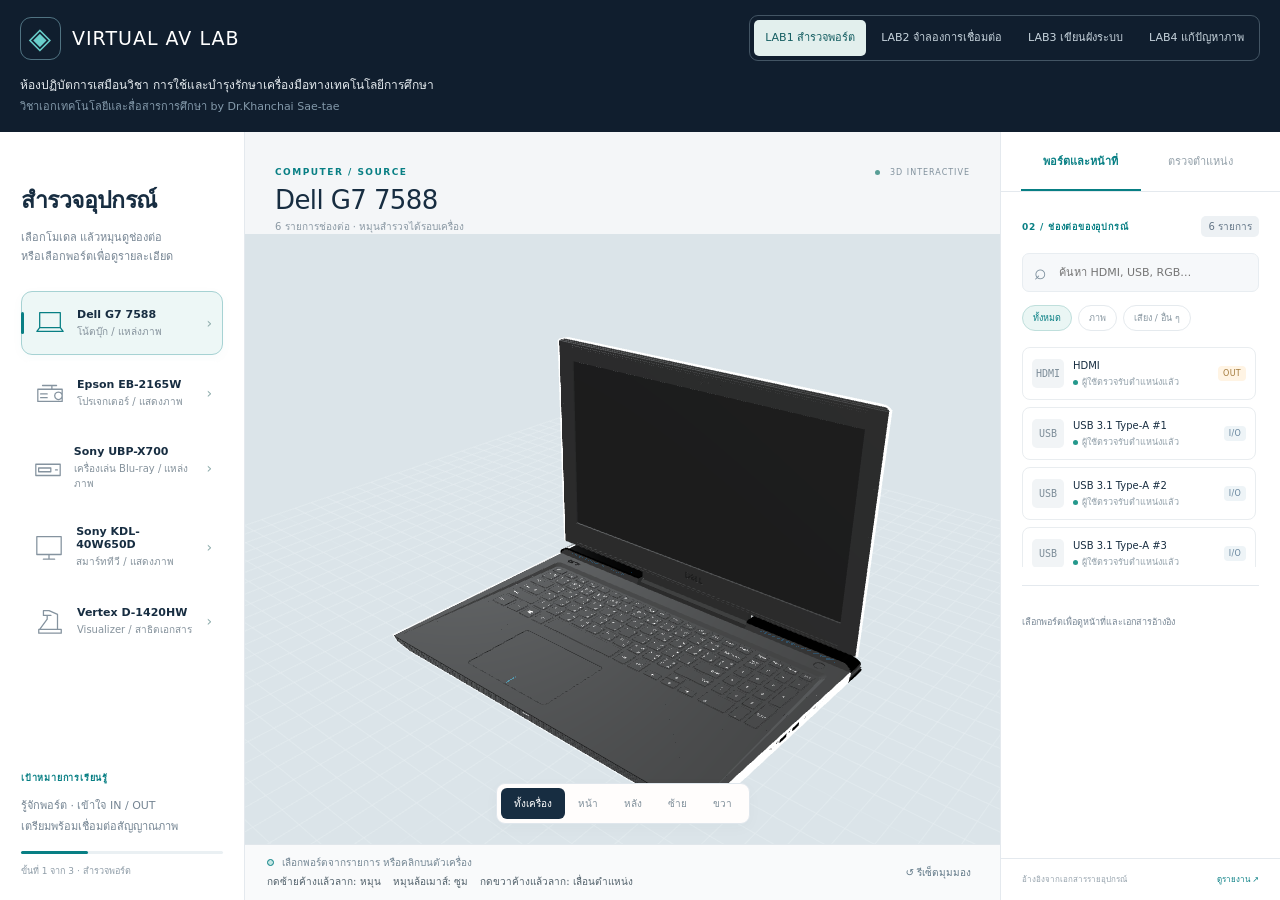
==== commit 01c1db3f: "Label all activity navigation LAB1 through LAB4" ====
--- a/index.html
+++ b/index.html
@@ -15,7 +15,7 @@
 body:not(.embedded-view):not(.practice-mode) .inspector .info-row{overflow-wrap:anywhere}
 </style></head>
 <body>
-<header class="topbar av-header"><a class="brand" href="index.html"><span class="brand-icon" aria-hidden="true">◈</span><span>VIRTUAL <b>AV LAB</b></span></a><div class="course">ห้องปฏิบัตการเสมือนวิชา การใช้และบำรุงรักษาเครื่องมือทางเทคโนโลยีการศึกษา<span>วิชาเอกเทคโนโลยีและสื่อสารการศึกษา by Dr.Khanchai Sae-tae</span></div><nav class="mode-switch" aria-label="โหมดการเรียนรู้"><button type="button" id="mode-explore" aria-current="page" aria-pressed="true">สำรวจพอร์ต</button><a class="diagram-nav" href="lab3d.html">จำลองการเชื่อมต่อ</a><a class="diagram-nav" href="diagram.html">เขียนผังระบบ</a><a class="diagram-nav" href="troubleshoot.html">แก้ปัญหาภาพ</a></nav></header>
+<header class="topbar av-header"><a class="brand" href="index.html"><span class="brand-icon" aria-hidden="true">◈</span><span>VIRTUAL <b>AV LAB</b></span></a><div class="course">ห้องปฏิบัตการเสมือนวิชา การใช้และบำรุงรักษาเครื่องมือทางเทคโนโลยีการศึกษา<span>วิชาเอกเทคโนโลยีและสื่อสารการศึกษา by Dr.Khanchai Sae-tae</span></div><nav class="mode-switch" aria-label="โหมดการเรียนรู้"><button type="button" id="mode-explore" aria-current="page" aria-pressed="true">LAB1 สำรวจพอร์ต</button><a class="diagram-nav" href="lab3d.html">LAB2 จำลองการเชื่อมต่อ</a><a class="diagram-nav" href="diagram.html">LAB3 เขียนผังระบบ</a><a class="diagram-nav" href="troubleshoot.html">LAB4 แก้ปัญหาภาพ</a></nav></header>
 <main class="workspace">
 <aside class="library"><h1>สำรวจอุปกรณ์</h1><p class="muted intro">เลือกโมเดล แล้วหมุนดูช่องต่อ<br>หรือเลือกพอร์ตเพื่อดูรายละเอียด</p><nav id="devices" aria-label="เลือกอุปกรณ์"></nav><div class="library-foot"><span class="tiny-title">เป้าหมายการเรียนรู้</span><p>รู้จักพอร์ต · เข้าใจ IN / OUT<br>เตรียมพร้อมเชื่อมต่อสัญญาณภาพ</p><div class="progress-track"><span></span></div><small>ขั้นที่ 1 จาก 3 · สำรวจพอร์ต</small></div></aside>
 <section class="stage" aria-label="พื้นที่โมเดลสามมิติ"><div class="stage-head"><div><span id="device-category" class="eyebrow">COMPUTER / SOURCE</span><h2 id="device-title">Dell G7 7588</h2><p id="stage-meta">กำลังเตรียมโมเดล…</p></div><span class="live-label"><i></i> 3D INTERACTIVE</span></div><div id="viewport" tabindex="0" aria-describedby="viewport-hint" aria-label="โมเดล 3 มิติ ลากเพื่อหมุน ใช้ปุ่มมุมมองหรือเลือกชื่อพอร์ตเพื่อสำรวจ"><canvas id="scene" aria-label="ภาพโมเดลสามมิติ"></canvas><div id="loader" role="status"><div class="spinner"></div><strong id="load-message">กำลังโหลดโมเดล</strong><span>เตรียมพื้นที่สำรวจของคุณ</span><button id="retry" hidden>ลองโหลดอีกครั้ง</button></div><div class="view-buttons" aria-label="มุมมองโมเดล"><button data-view="overview" title="ดูทั้งเครื่อง" class="active">ทั้งเครื่อง</button><button data-view="front">หน้า</button><button data-view="back">หลัง</button><button data-view="left">ซ้าย</button><button data-view="right">ขวา</button></div></div><div class="stage-bottom"><div class="stage-status"><div><span class="legend-dot"></span> <span id="selection-label">เลือกพอร์ตจากรายการ หรือคลิกบนตัวเครื่อง</span></div><div class="mouse-help" id="viewport-hint" aria-label="วิธีควบคุมโมเดลด้วยเมาส์"><span>กดซ้ายค้างแล้วลาก: หมุน</span><span>หมุนล้อเมาส์: ซูม</span><span>กดขวาค้างแล้วลาก: เลื่อนตำแหน่ง</span></div></div><button id="reset-view" class="text-button">↺ รีเซ็ตมุมมอง</button></div><div class="review-banner" id="review-banner" hidden><span>โหมดปรับเทียบ: เลือกชื่อพอร์ต แล้วคลิกผิวหน้าช่องต่อบนโมเดล</span><button id="save-point" disabled>ใช้จุดที่คลิก</button></div></section>
